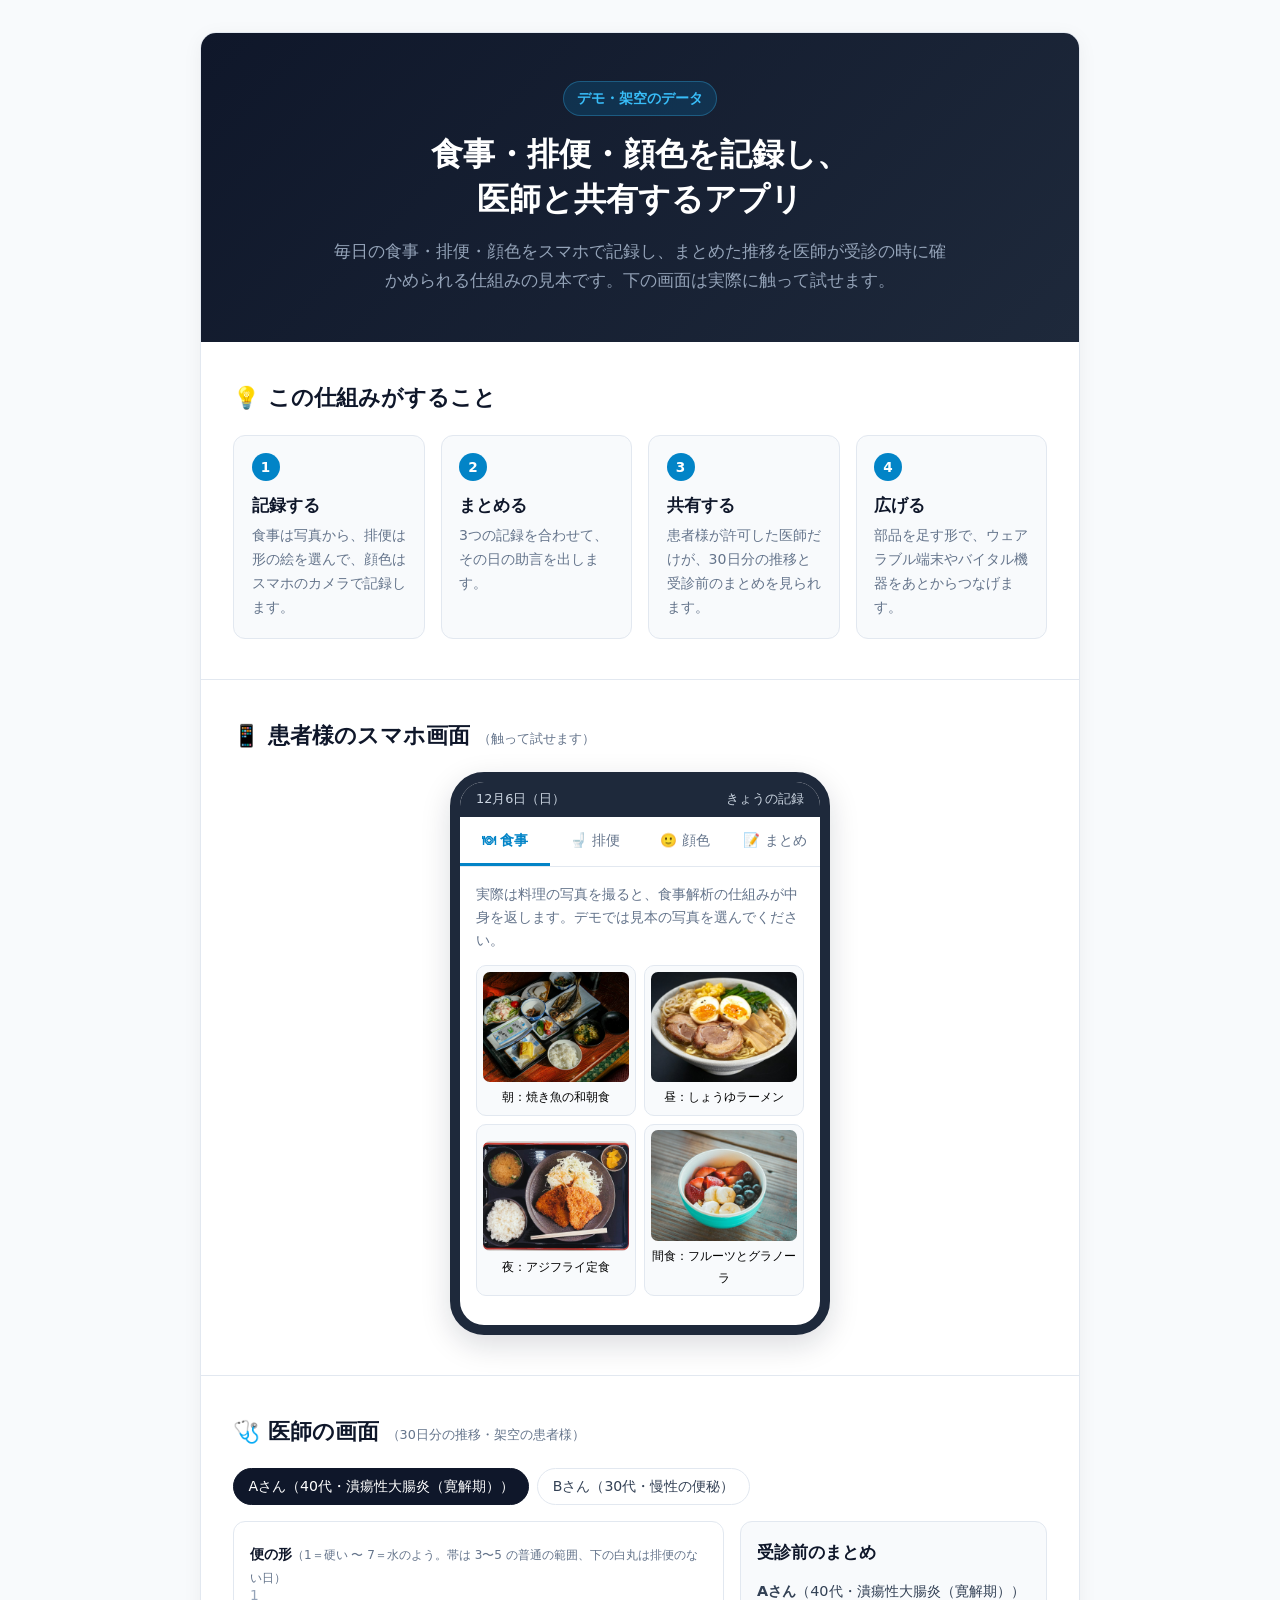
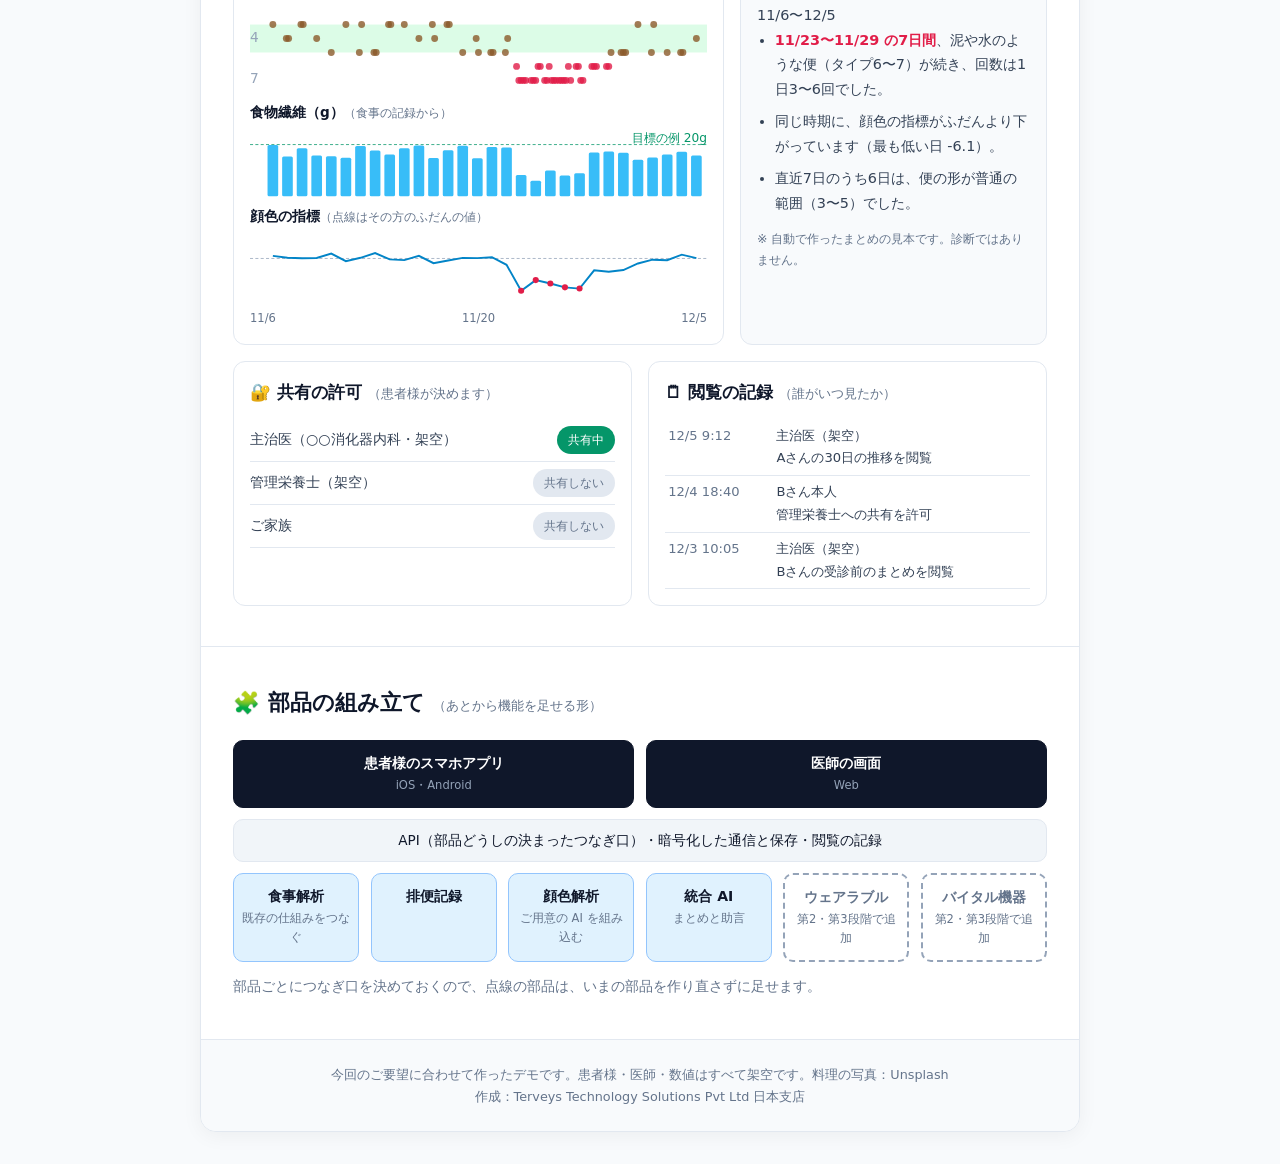
==== 統合型PHRヘルスケアアプリのデモ/index.html @ 3beb4737 "デモを日本語名の場所（統合型PHRヘルスケアアプリのデモ/）へ移し、元の URL から転送する Co-Authored-By: Claude Opus 5.5 <noreply@anthropic.c" ====
<!doctype html>
<html lang="ja">
<head>
<meta charset="utf-8">
<meta name="viewport" content="width=device-width, initial-scale=1">
<meta name="robots" content="noindex, nofollow">
<title>食事・排便・顔色の PHR アプリ（デモ）</title>
<link rel="stylesheet" href="style.css?v=20261030-5">
</head>
<body>
<!-- 発注ナビ 202610280015（統合型PHRヘルスケアアプリの初期開発）向けのデモ。2026-10-30
     見るのは主に発注ナビの担当の方＝1ページ・ログインなし・専門用語なし（202610090019 の教訓）。
     データはすべて架空。顔の写真は保存も送信もしない（その場で色を計算して捨てる） -->
<main>
  <header>
    <span class="badge">デモ・架空のデータ</span>
    <h1>食事・排便・顔色を記録し、<br>医師と共有するアプリ</h1>
    <p>毎日の食事・排便・顔色をスマホで記録し、まとめた推移を医師が受診の時に確かめられる仕組みの見本です。下の画面は実際に触って試せます。</p>
  </header>

  <section>
    <h2>💡 この仕組みがすること</h2>
    <div class="steps-grid">
      <div class="step-card"><span class="num">1</span><b>記録する</b><p>食事は写真から、排便は形の絵を選んで、顔色はスマホのカメラで記録します。</p></div>
      <div class="step-card"><span class="num">2</span><b>まとめる</b><p>3つの記録を合わせて、その日の助言を出します。</p></div>
      <div class="step-card"><span class="num">3</span><b>共有する</b><p>患者様が許可した医師だけが、30日分の推移と受診前のまとめを見られます。</p></div>
      <div class="step-card"><span class="num">4</span><b>広げる</b><p>部品を足す形で、ウェアラブル端末やバイタル機器をあとからつなげます。</p></div>
    </div>
  </section>

  <section>
    <h2>📱 患者様のスマホ画面<small>（触って試せます）</small></h2>
    <div class="phone-wrap">
      <div class="phone">
        <div class="phone-top"><span id="today-label"></span><span>きょうの記録</span></div>
        <nav class="tabs" role="tablist">
          <button class="tab on" data-tab="meal">🍽 食事</button>
          <button class="tab" data-tab="stool">🚽 排便</button>
          <button class="tab" data-tab="face">🙂 顔色</button>
          <button class="tab" data-tab="sum">📝 まとめ</button>
        </nav>

        <div class="pane on" id="pane-meal">
          <p class="hint">実際は料理の写真を撮ると、食事解析の仕組みが中身を返します。デモでは見本の写真を選んでください。</p>
          <div class="meal-picks" id="meal-picks"></div>
          <div class="result" id="meal-result" hidden></div>
          <ul class="log" id="meal-log"></ul>
        </div>

        <div class="pane" id="pane-stool">
          <p class="hint">便の形に近い絵を選んでください（ブリストル便形状スケール）。</p>
          <div class="bristol" id="bristol"></div>
          <ul class="log" id="stool-log"></ul>
        </div>

        <div class="pane" id="pane-face">
          <p class="hint">枠の中に顔を入れて撮ると、肌の色から顔色の指標をその場で計算します。<b>写真は保存も送信もしません。</b></p>
          <div class="cam">
            <video id="cam-video" playsinline muted></video>
            <canvas id="cam-canvas" hidden></canvas>
            <div class="cam-oval"></div>
            <div class="cam-off" id="cam-off">カメラは止まっています</div>
          </div>
          <div class="btn-row">
            <button class="btn" id="cam-start">カメラを使う</button>
            <button class="btn primary" id="cam-shot" disabled>この顔色で計算</button>
            <button class="btn ghost" id="cam-sample">見本の値で試す</button>
          </div>
          <div class="result" id="face-result" hidden></div>
        </div>

        <div class="pane" id="pane-sum">
          <div id="sum-body"></div>
          <p class="note">※ 助言は見本の文です。実際は統合 AI エンジンが記録をまとめて出します。</p>
        </div>
      </div>
    </div>
  </section>

  <section>
    <h2>🩺 医師の画面<small>（30日分の推移・架空の患者様）</small></h2>
    <div class="pt-picks" id="pt-picks"></div>
    <div class="doc-grid">
      <div class="chart-box">
        <div class="chart-title">便の形<span>（1＝硬い 〜 7＝水のよう。帯は 3〜5 の普通の範囲、下の白丸は排便のない日）</span></div>
        <svg id="ch-stool" class="chart" viewBox="0 0 600 140"></svg>
        <div class="chart-title">食物繊維（g）<span>（食事の記録から）</span></div>
        <svg id="ch-fiber" class="chart" viewBox="0 0 600 100"></svg>
        <div class="chart-title">顔色の指標<span>（点線はその方のふだんの値）</span></div>
        <svg id="ch-face" class="chart" viewBox="0 0 600 100"></svg>
        <div class="axis" id="ch-axis"></div>
      </div>
      <div class="summary-box">
        <h3>受診前のまとめ</h3>
        <div id="doc-summary"></div>
      </div>
    </div>
    <div class="trust-grid">
      <div class="trust-box">
        <h3>🔐 共有の許可<small>（患者様が決めます）</small></h3>
        <ul class="consent" id="consent"></ul>
      </div>
      <div class="trust-box">
        <h3>🗒 閲覧の記録<small>（誰がいつ見たか）</small></h3>
        <table class="audit"><tbody id="audit"></tbody></table>
      </div>
    </div>
  </section>

  <section>
    <h2>🧩 部品の組み立て<small>（あとから機能を足せる形）</small></h2>
    <div class="arch">
      <div class="arch-row"><div class="arch-box app">患者様のスマホアプリ<small>iOS・Android</small></div><div class="arch-box app">医師の画面<small>Web</small></div></div>
      <div class="arch-bus">API（部品どうしの決まったつなぎ口）・暗号化した通信と保存・閲覧の記録</div>
      <div class="arch-row mods">
        <div class="arch-box">食事解析<small>既存の仕組みをつなぐ</small></div>
        <div class="arch-box">排便記録</div>
        <div class="arch-box">顔色解析<small>ご用意の AI を組み込む</small></div>
        <div class="arch-box">統合 AI<small>まとめと助言</small></div>
        <div class="arch-box future">ウェアラブル<small>第2・第3段階で追加</small></div>
        <div class="arch-box future">バイタル機器<small>第2・第3段階で追加</small></div>
      </div>
    </div>
    <p class="arch-note">部品ごとにつなぎ口を決めておくので、点線の部品は、いまの部品を作り直さずに足せます。</p>
  </section>

  <footer>
    今回のご要望に合わせて作ったデモです。患者様・医師・数値はすべて架空です。料理の写真：Unsplash<br>
    作成：Terveys Technology Solutions Pvt Ltd 日本支店
  </footer>
</main>
<script src="app.js?v=20261030-5"></script>
</body>
</html>
---- 統合型PHRヘルスケアアプリのデモ/style.css ----
/* 202610280015 PHR アプリのデモ。見た目は 202610090019 のデモ（consign-stock-demo/simple.css）にそろえた。2026-10-30 */
:root {
  --primary: #0f172a;
  --accent: #0284c7;
  --accent-light: #e0f2fe;
  --bg: #f8fafc;
  --card-bg: #ffffff;
  --text: #334155;
  --text-light: #64748b;
  --border: #e2e8f0;
  --warn: #e11d48;
  --ok: #059669;
  --stool: #8b5a2b;
  --radius: 12px;
}
* { box-sizing: border-box; margin: 0; padding: 0; }
body {
  font-family: "Hiragino Sans", "Hiragino Kaku Gothic ProN", "Yu Gothic", YuGothic, Meiryo, system-ui, sans-serif;
  background: var(--bg);
  color: var(--text);
  line-height: 1.7;
  padding: 2rem 1rem;
  -webkit-text-size-adjust: 100%;
}
main {
  max-width: 880px;
  margin: 0 auto;
  background: var(--card-bg);
  border-radius: 16px;
  box-shadow: 0 4px 20px rgba(0, 0, 0, .05);
  overflow: hidden;
  border: 1px solid var(--border);
}
button { font: inherit; cursor: pointer; }

/* 見出し */
header { background: linear-gradient(135deg, #0f172a 0%, #1e293b 100%); color: #fff; padding: 3rem 2rem; text-align: center; }
.badge {
  display: inline-block;
  background: rgba(2, 132, 199, .2);
  color: #38bdf8;
  font-size: .85rem;
  font-weight: 600;
  padding: .3rem .8rem;
  border-radius: 20px;
  margin-bottom: 1rem;
  border: 1px solid rgba(56, 189, 248, .3);
}
header h1 { font-size: 2rem; font-weight: 700; line-height: 1.4; margin-bottom: 1rem; }
header p { color: #94a3b8; font-size: 1.05rem; max-width: 620px; margin: 0 auto; }

section { padding: 2.5rem 2rem; border-bottom: 1px solid var(--border); }
h2 { font-size: 1.35rem; color: var(--primary); margin-bottom: 1.25rem; display: flex; align-items: baseline; flex-wrap: wrap; gap: .5rem; line-height: 1.5; }
h2 small, h3 small { font-size: .8rem; color: var(--text-light); font-weight: normal; }
h3 { font-size: 1.05rem; color: var(--primary); margin-bottom: .75rem; display: flex; align-items: baseline; flex-wrap: wrap; gap: .4rem; }

/* 仕組み */
.steps-grid { display: grid; grid-template-columns: repeat(4, 1fr); gap: 1rem; }
.step-card { background: var(--bg); border: 1px solid var(--border); padding: 1.1rem; border-radius: var(--radius); }
.step-card .num {
  display: inline-block; width: 28px; height: 28px; background: var(--accent); color: #fff;
  text-align: center; line-height: 28px; border-radius: 50%; font-weight: 700; font-size: .85rem; margin-bottom: .6rem;
}
.step-card b { display: block; color: var(--primary); font-size: 1.05rem; margin-bottom: .3rem; }
.step-card p { font-size: .88rem; color: var(--text-light); }

/* スマホの枠 */
.phone-wrap { display: flex; justify-content: center; }
.phone {
  width: 100%; max-width: 380px; border: 10px solid #1e293b; border-radius: 34px; background: #fff;
  overflow: hidden; box-shadow: 0 10px 30px rgba(15, 23, 42, .15);
}
.phone-top { display: flex; justify-content: space-between; background: #1e293b; color: #cbd5e1; font-size: .8rem; padding: .35rem 1rem .5rem; }
.tabs { display: grid; grid-template-columns: repeat(4, 1fr); border-bottom: 1px solid var(--border); }
.tab { background: none; border: none; padding: .7rem .2rem; font-size: .85rem; color: var(--text-light); border-bottom: 3px solid transparent; }
.tab.on { color: var(--accent); border-bottom-color: var(--accent); font-weight: 700; }
.pane { display: none; padding: 1rem; min-height: 430px; }
.pane.on { display: block; }
.hint { font-size: .85rem; color: var(--text-light); margin-bottom: .8rem; }
.note { font-size: .78rem; color: var(--text-light); margin-top: .8rem; }

/* 食事 */
.meal-picks { display: grid; grid-template-columns: 1fr 1fr; gap: .5rem; }
.meal-pick { background: var(--bg); border: 1px solid var(--border); border-radius: 10px; padding: .35rem .35rem .45rem; text-align: center; font-size: .78rem; }
.meal-pick img { display: block; width: 100%; aspect-ratio: 4 / 3; object-fit: cover; border-radius: 7px; margin-bottom: .3rem; }
.photo { position: relative; border-radius: 8px; overflow: hidden; margin-bottom: .5rem; }
.photo img { display: block; width: 100%; aspect-ratio: 4 / 3; object-fit: cover; }
.photo.scanning img { filter: brightness(.8); }
.photo .scan { position: absolute; left: 0; right: 0; top: 0; height: 3px; background: #38bdf8; box-shadow: 0 0 12px 4px rgba(56, 189, 248, .7); animation: scan .9s linear; }
@keyframes scan { from { top: 0; } to { top: 100%; } }
.photo .tag { position: absolute; transform: translate(-50%, -50%); background: rgba(15, 23, 42, .8); color: #fff; font-size: .7rem; line-height: 1.5; padding: 0 .45rem; border-radius: 999px; border: 1px solid rgba(255, 255, 255, .7); white-space: nowrap; }
.photo .tag::before { content: ""; display: inline-block; width: 6px; height: 6px; border-radius: 50%; background: #38bdf8; margin-right: .3rem; vertical-align: middle; }
.meal-pick.done { border-color: var(--accent); background: var(--accent-light); }
.result { margin-top: .9rem; background: var(--accent-light); border: 1px solid #bae6fd; border-radius: 10px; padding: .8rem; font-size: .85rem; }
.result b { color: var(--primary); }
.result .kv { display: grid; grid-template-columns: repeat(2, 1fr); gap: .2rem .6rem; margin-top: .4rem; font-size: .8rem; white-space: nowrap; }
.result .src { font-size: .75rem; color: var(--text-light); margin-top: .4rem; }
.log { list-style: none; margin-top: .8rem; font-size: .82rem; }
.log li { border-top: 1px dashed var(--border); padding: .35rem 0; display: flex; justify-content: space-between; gap: .5rem; }

/* 排便 */
.bristol { display: grid; grid-template-columns: 1fr; gap: .35rem; }
.b-pick { display: grid; grid-template-columns: 26px 70px 1fr; align-items: center; gap: .5rem; background: var(--bg); border: 1px solid var(--border); border-radius: 10px; padding: .3rem .6rem; text-align: left; font-size: .8rem; }
.b-pick .t { font-weight: 700; color: var(--primary); text-align: center; }
.b-pick svg { width: 70px; height: 26px; }
.b-pick.mid { border-left: 4px solid var(--ok); }

/* 顔色 */
.cam { position: relative; width: 100%; aspect-ratio: 3 / 4; max-height: 300px; background: #0f172a; border-radius: 12px; overflow: hidden; }
.cam video { width: 100%; height: 100%; object-fit: cover; transform: scaleX(-1); }
.cam-oval { position: absolute; left: 50%; top: 50%; width: 52%; height: 70%; transform: translate(-50%, -50%); border: 3px dashed rgba(255, 255, 255, .8); border-radius: 50%; pointer-events: none; }
.cam-off { position: absolute; inset: 0; display: flex; align-items: center; justify-content: center; color: #94a3b8; font-size: .85rem; }
.btn-row { display: flex; flex-wrap: wrap; gap: .4rem; margin-top: .7rem; }
.btn { border: 1px solid var(--border); background: #fff; color: var(--primary); border-radius: 8px; padding: .45rem .7rem; font-size: .82rem; }
.btn.primary { background: var(--accent); border-color: var(--accent); color: #fff; }
.btn.ghost { color: var(--text-light); }
.btn:disabled { opacity: .45; cursor: default; }
.swatch { display: inline-block; width: 1.1rem; height: 1.1rem; border-radius: 4px; vertical-align: -3px; border: 1px solid rgba(0, 0, 0, .15); }

/* まとめ */
.sum-row { display: flex; justify-content: space-between; border-bottom: 1px solid var(--border); padding: .45rem 0; font-size: .88rem; }
.sum-row span:last-child { font-weight: 700; color: var(--primary); text-align: right; }
.advice { margin-top: .9rem; background: #ecfdf5; border: 1px solid #a7f3d0; border-radius: 10px; padding: .8rem; font-size: .88rem; color: #065f46; }
.advice b { display: block; margin-bottom: .3rem; }
.empty { color: var(--text-light); font-size: .85rem; }

/* 医師の画面 */
.pt-picks { display: flex; flex-wrap: wrap; gap: .5rem; margin-bottom: 1rem; }
.pt-pick { border: 1px solid var(--border); background: #fff; border-radius: 20px; padding: .35rem .9rem; font-size: .88rem; color: var(--text); }
.pt-pick.on { background: var(--primary); border-color: var(--primary); color: #fff; }
.doc-grid { display: grid; grid-template-columns: 1.6fr 1fr; gap: 1rem; }
.chart-box, .summary-box, .trust-box { border: 1px solid var(--border); border-radius: var(--radius); padding: 1rem; background: #fff; }
.chart-title { font-size: .85rem; font-weight: 700; color: var(--primary); margin-top: .3rem; }
.chart-title span { font-weight: normal; color: var(--text-light); font-size: .75rem; }
.chart { width: 100%; height: auto; display: block; margin-bottom: .3rem; }
.axis { display: flex; justify-content: space-between; font-size: .72rem; color: var(--text-light); }
.summary-box { background: var(--bg); font-size: .9rem; }
.summary-box ul { padding-left: 1.1rem; }
.summary-box li { margin-bottom: .5rem; }
.flag { color: var(--warn); font-weight: 700; }
.trust-grid { display: grid; grid-template-columns: 1fr 1fr; gap: 1rem; margin-top: 1rem; }
.consent { list-style: none; font-size: .88rem; }
.consent li { display: flex; justify-content: space-between; align-items: center; gap: .5rem; border-bottom: 1px solid var(--border); padding: .45rem 0; }
.switch { border: none; border-radius: 14px; padding: .2rem .7rem; font-size: .78rem; background: #e2e8f0; color: var(--text-light); white-space: nowrap; }
.switch.on { background: var(--ok); color: #fff; }
.audit { width: 100%; border-collapse: collapse; font-size: .82rem; }
.audit td { border-bottom: 1px solid var(--border); padding: .35rem .2rem; vertical-align: top; }
.audit td:first-child { white-space: nowrap; color: var(--text-light); }

/* 部品の図 */
.arch { display: grid; gap: .7rem; }
.arch-row { display: grid; grid-template-columns: 1fr 1fr; gap: .7rem; }
.arch-row.mods { grid-template-columns: repeat(6, 1fr); }
.arch-box { border: 1px solid #93c5fd; background: var(--accent-light); color: var(--primary); border-radius: 10px; padding: .7rem .4rem; text-align: center; font-weight: 700; font-size: .88rem; }
.arch-box small { display: block; font-weight: normal; font-size: .72rem; color: var(--text-light); }
.arch-box.app { background: var(--primary); border-color: var(--primary); color: #fff; }
.arch-box.app small { color: #94a3b8; }
.arch-box.future { background: #fff; border: 2px dashed #94a3b8; color: var(--text-light); }
.arch-bus { background: #f1f5f9; border: 1px solid var(--border); border-radius: 10px; text-align: center; padding: .55rem; font-size: .85rem; color: var(--primary); }
.arch-note { margin-top: .8rem; font-size: .88rem; color: var(--text-light); }

footer { padding: 1.5rem 2rem; font-size: .8rem; color: var(--text-light); text-align: center; background: var(--bg); }

/* スマホの幅 */
@media (max-width: 720px) {
  body { padding: 0; }
  main { border-radius: 0; border: none; }
  header { padding: 2rem 1rem; }
  header h1 { font-size: 1.5rem; }
  section { padding: 1.75rem 1rem; }
  .steps-grid { grid-template-columns: 1fr 1fr; }
  .doc-grid, .trust-grid { grid-template-columns: 1fr; }
  .arch-row.mods { grid-template-columns: repeat(2, 1fr); }
  .phone { border-width: 6px; border-radius: 24px; }
}
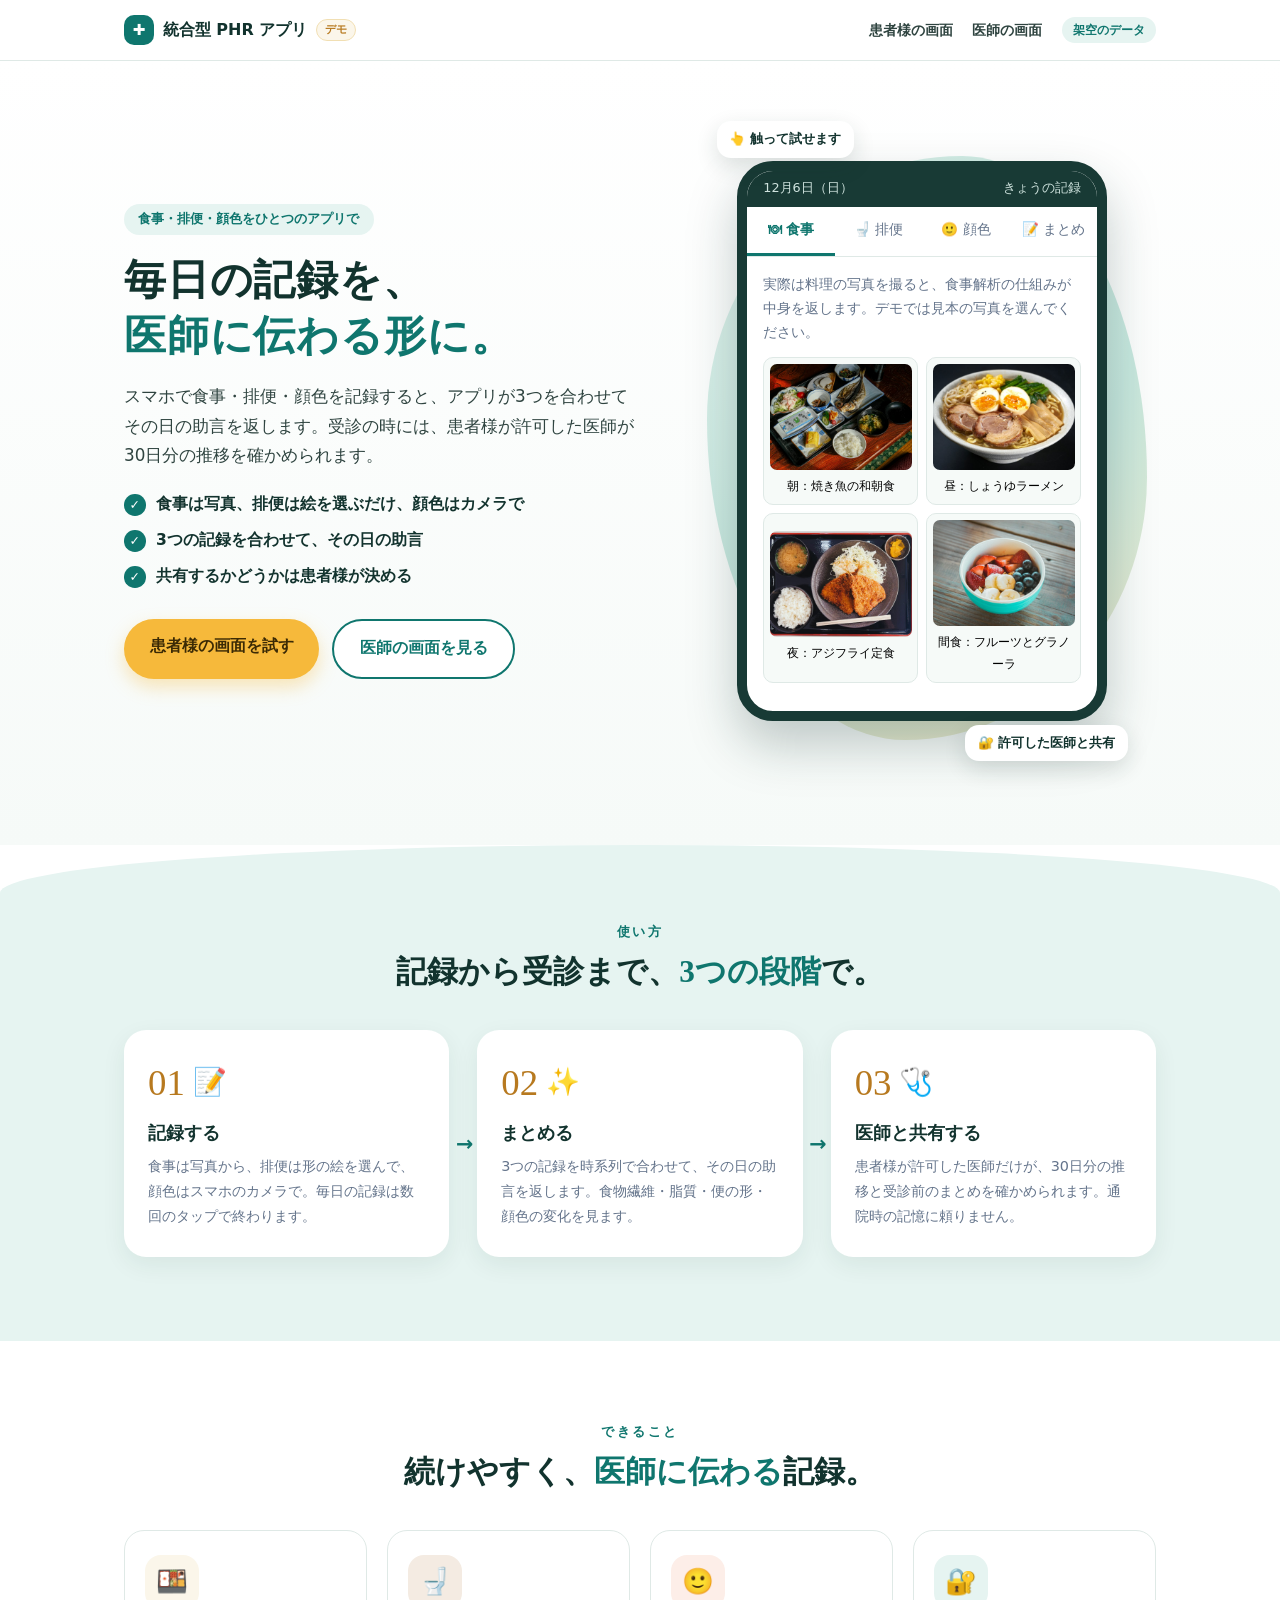
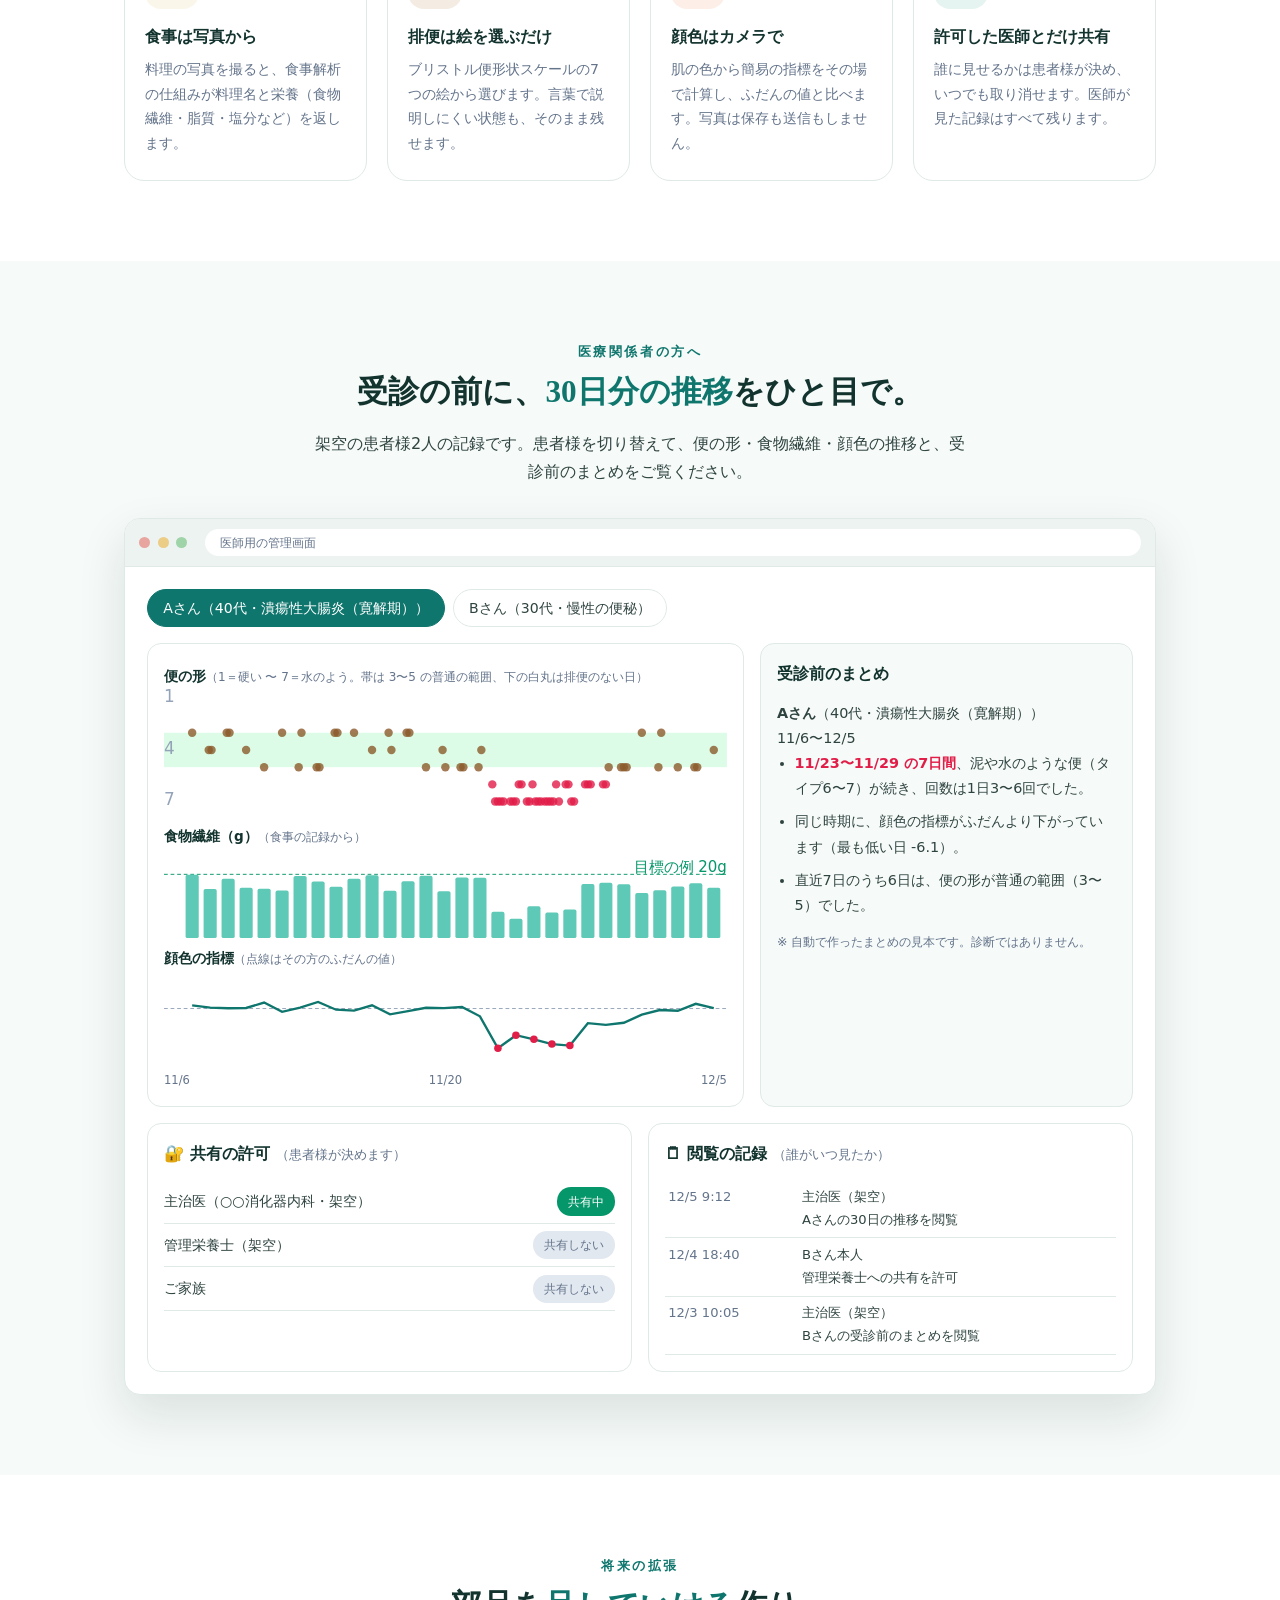
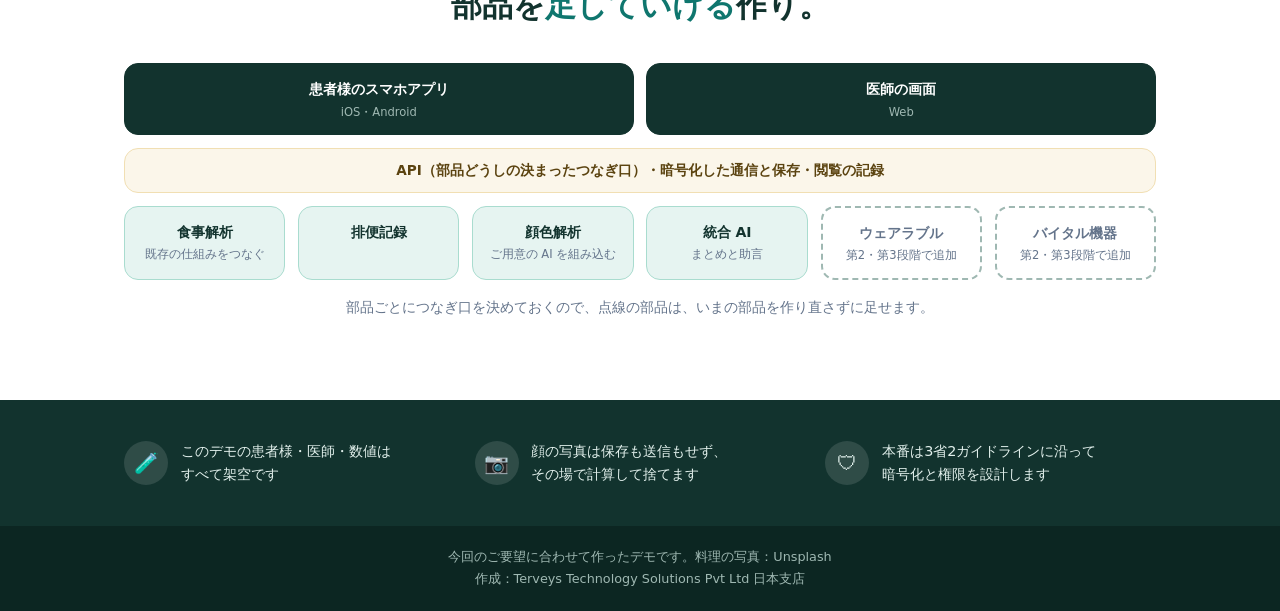
==== commit 4368bd8d: "デモの見た目を作り直す（最初の画面・使い方の3段階・機能のカード・医師の画面の枠・安心の印） Co-Authored-By: Claude Opus 5.5 <noreply@anthropic.co" ====
--- a/統合型PHRヘルスケアアプリのデモ/index.html
+++ b/統合型PHRヘルスケアアプリのデモ/index.html
@@ -4,33 +4,45 @@
 <meta charset="utf-8">
 <meta name="viewport" content="width=device-width, initial-scale=1">
 <meta name="robots" content="noindex, nofollow">
-<title>食事・排便・顔色の PHR アプリ（デモ）</title>
-<link rel="stylesheet" href="style.css?v=20261030-5">
+<title>統合型PHRヘルスケアアプリのデモ</title>
+<link rel="stylesheet" href="style.css?v=20261030-6">
 </head>
 <body>
 <!-- 発注ナビ 202610280015（統合型PHRヘルスケアアプリの初期開発）向けのデモ。2026-10-30
      見るのは主に発注ナビの担当の方＝1ページ・ログインなし・専門用語なし（202610090019 の教訓）。
-     データはすべて架空。顔の写真は保存も送信もしない（その場で色を計算して捨てる） -->
-<main>
-  <header>
-    <span class="badge">デモ・架空のデータ</span>
-    <h1>食事・排便・顔色を記録し、<br>医師と共有するアプリ</h1>
-    <p>毎日の食事・排便・顔色をスマホで記録し、まとめた推移を医師が受診の時に確かめられる仕組みの見本です。下の画面は実際に触って試せます。</p>
-  </header>
+     データはすべて架空。顔の写真は保存も送信もしない（その場で色を計算して捨てる）。
+     見せ方は Cara Care・ウェルビーのページの組み立てを参考にした（ロゴ・文章・画像・色は写していない） -->
+<div class="topbar">
+  <div class="wrap">
+    <span class="brand"><span class="mark">✚</span>統合型 PHR アプリ<small>デモ</small></span>
+    <nav class="topnav">
+      <a href="#app">患者様の画面</a>
+      <a href="#doctor">医師の画面</a>
+      <span class="demo-pill">架空のデータ</span>
+    </nav>
+  </div>
+</div>
 
-  <section>
-    <h2>💡 この仕組みがすること</h2>
-    <div class="steps-grid">
-      <div class="step-card"><span class="num">1</span><b>記録する</b><p>食事は写真から、排便は形の絵を選んで、顔色はスマホのカメラで記録します。</p></div>
-      <div class="step-card"><span class="num">2</span><b>まとめる</b><p>3つの記録を合わせて、その日の助言を出します。</p></div>
-      <div class="step-card"><span class="num">3</span><b>共有する</b><p>患者様が許可した医師だけが、30日分の推移と受診前のまとめを見られます。</p></div>
-      <div class="step-card"><span class="num">4</span><b>広げる</b><p>部品を足す形で、ウェアラブル端末やバイタル機器をあとからつなげます。</p></div>
+<section class="hero">
+  <div class="wrap">
+    <div class="hero-text">
+      <span class="eyebrow">食事・排便・顔色をひとつのアプリで</span>
+      <h1>毎日の記録を、<em>医師に伝わる形に。</em></h1>
+      <p class="lead">スマホで食事・排便・顔色を記録すると、アプリが3つを合わせてその日の助言を返します。受診の時には、患者様が許可した医師が30日分の推移を確かめられます。</p>
+      <ul class="checks">
+        <li>食事は写真、排便は絵を選ぶだけ、顔色はカメラで</li>
+        <li>3つの記録を合わせて、その日の助言</li>
+        <li>共有するかどうかは患者様が決める</li>
+      </ul>
+      <div class="cta">
+        <a class="btn-cta warm" href="#app">患者様の画面を試す</a>
+        <a class="btn-cta line" href="#doctor">医師の画面を見る</a>
+      </div>
     </div>
-  </section>
 
-  <section>
-    <h2>📱 患者様のスマホ画面<small>（触って試せます）</small></h2>
-    <div class="phone-wrap">
+    <div class="hero-visual" id="app">
+      <span class="float-chip chip-a">👆 触って試せます</span>
+      <span class="float-chip chip-b">🔐 許可した医師と共有</span>
       <div class="phone">
         <div class="phone-top"><span id="today-label"></span><span>きょうの記録</span></div>
         <nav class="tabs" role="tablist">
@@ -75,40 +87,77 @@
         </div>
       </div>
     </div>
-  </section>
+  </div>
+</section>
 
-  <section>
-    <h2>🩺 医師の画面<small>（30日分の推移・架空の患者様）</small></h2>
-    <div class="pt-picks" id="pt-picks"></div>
-    <div class="doc-grid">
-      <div class="chart-box">
-        <div class="chart-title">便の形<span>（1＝硬い 〜 7＝水のよう。帯は 3〜5 の普通の範囲、下の白丸は排便のない日）</span></div>
-        <svg id="ch-stool" class="chart" viewBox="0 0 600 140"></svg>
-        <div class="chart-title">食物繊維（g）<span>（食事の記録から）</span></div>
-        <svg id="ch-fiber" class="chart" viewBox="0 0 600 100"></svg>
-        <div class="chart-title">顔色の指標<span>（点線はその方のふだんの値）</span></div>
-        <svg id="ch-face" class="chart" viewBox="0 0 600 100"></svg>
-        <div class="axis" id="ch-axis"></div>
-      </div>
-      <div class="summary-box">
-        <h3>受診前のまとめ</h3>
-        <div id="doc-summary"></div>
+<section class="band">
+  <div class="wrap">
+    <span class="sec-label">使い方</span>
+    <h2 class="sec-title">記録から受診まで、<em>3つの段階</em>で。</h2>
+    <div class="steps">
+      <div class="step"><span class="n">01</span><span class="ic">📝</span><b>記録する</b><p>食事は写真から、排便は形の絵を選んで、顔色はスマホのカメラで。毎日の記録は数回のタップで終わります。</p></div>
+      <div class="step"><span class="n">02</span><span class="ic">✨</span><b>まとめる</b><p>3つの記録を時系列で合わせて、その日の助言を返します。食物繊維・脂質・便の形・顔色の変化を見ます。</p></div>
+      <div class="step"><span class="n">03</span><span class="ic">🩺</span><b>医師と共有する</b><p>患者様が許可した医師だけが、30日分の推移と受診前のまとめを確かめられます。通院時の記憶に頼りません。</p></div>
+    </div>
+  </div>
+</section>
+
+<section class="features">
+  <div class="wrap">
+    <span class="sec-label">できること</span>
+    <h2 class="sec-title">続けやすく、<em>医師に伝わる</em>記録。</h2>
+    <div class="feat-grid">
+      <div class="feat"><span class="ic">🍱</span><b>食事は写真から</b><p>料理の写真を撮ると、食事解析の仕組みが料理名と栄養（食物繊維・脂質・塩分など）を返します。</p></div>
+      <div class="feat"><span class="ic">🚽</span><b>排便は絵を選ぶだけ</b><p>ブリストル便形状スケールの7つの絵から選びます。言葉で説明しにくい状態も、そのまま残せます。</p></div>
+      <div class="feat"><span class="ic">🙂</span><b>顔色はカメラで</b><p>肌の色から簡易の指標をその場で計算し、ふだんの値と比べます。写真は保存も送信もしません。</p></div>
+      <div class="feat"><span class="ic">🔐</span><b>許可した医師とだけ共有</b><p>誰に見せるかは患者様が決め、いつでも取り消せます。医師が見た記録はすべて残ります。</p></div>
+    </div>
+  </div>
+</section>
+
+<section class="doctor" id="doctor">
+  <div class="wrap">
+    <span class="sec-label">医療関係者の方へ</span>
+    <h2 class="sec-title">受診の前に、<em>30日分の推移</em>をひと目で。</h2>
+    <p class="sec-lead">架空の患者様2人の記録です。患者様を切り替えて、便の形・食物繊維・顔色の推移と、受診前のまとめをご覧ください。</p>
+    <div class="browser">
+      <div class="browser-bar"><span class="dot"></span><span class="dot"></span><span class="dot"></span><span class="addr">医師用の管理画面</span></div>
+      <div class="browser-body">
+        <div class="pt-picks" id="pt-picks"></div>
+        <div class="doc-grid">
+          <div class="chart-box">
+            <div class="chart-title">便の形<span>（1＝硬い 〜 7＝水のよう。帯は 3〜5 の普通の範囲、下の白丸は排便のない日）</span></div>
+            <svg id="ch-stool" class="chart" viewBox="0 0 600 140"></svg>
+            <div class="chart-title">食物繊維（g）<span>（食事の記録から）</span></div>
+            <svg id="ch-fiber" class="chart" viewBox="0 0 600 100"></svg>
+            <div class="chart-title">顔色の指標<span>（点線はその方のふだんの値）</span></div>
+            <svg id="ch-face" class="chart" viewBox="0 0 600 100"></svg>
+            <div class="axis" id="ch-axis"></div>
+          </div>
+          <div class="summary-box">
+            <h3>受診前のまとめ</h3>
+            <div id="doc-summary"></div>
+          </div>
+        </div>
+        <div class="trust-grid">
+          <div class="trust-box">
+            <h3>🔐 共有の許可<small>（患者様が決めます）</small></h3>
+            <ul class="consent" id="consent"></ul>
+          </div>
+          <div class="trust-box">
+            <h3>🗒 閲覧の記録<small>（誰がいつ見たか）</small></h3>
+            <table class="audit"><tbody id="audit"></tbody></table>
+          </div>
+        </div>
       </div>
     </div>
-    <div class="trust-grid">
-      <div class="trust-box">
-        <h3>🔐 共有の許可<small>（患者様が決めます）</small></h3>
-        <ul class="consent" id="consent"></ul>
-      </div>
-      <div class="trust-box">
-        <h3>🗒 閲覧の記録<small>（誰がいつ見たか）</small></h3>
-        <table class="audit"><tbody id="audit"></tbody></table>
-      </div>
-    </div>
-  </section>
+  </div>
+</section>
 
-  <section>
-    <h2>🧩 部品の組み立て<small>（あとから機能を足せる形）</small></h2>
+<section class="arch-sec">
+  <div class="wrap">
+    <span class="sec-label">将来の拡張</span>
+    <h2 class="sec-title">部品を<em>足していける</em>作り。</h2>
     <div class="arch">
       <div class="arch-row"><div class="arch-box app">患者様のスマホアプリ<small>iOS・Android</small></div><div class="arch-box app">医師の画面<small>Web</small></div></div>
       <div class="arch-bus">API（部品どうしの決まったつなぎ口）・暗号化した通信と保存・閲覧の記録</div>
@@ -122,13 +171,21 @@
       </div>
     </div>
     <p class="arch-note">部品ごとにつなぎ口を決めておくので、点線の部品は、いまの部品を作り直さずに足せます。</p>
-  </section>
+  </div>
+</section>
 
-  <footer>
-    今回のご要望に合わせて作ったデモです。患者様・医師・数値はすべて架空です。料理の写真：Unsplash<br>
-    作成：Terveys Technology Solutions Pvt Ltd 日本支店
-  </footer>
-</main>
-<script src="app.js?v=20261030-5"></script>
+<section class="trust">
+  <div class="wrap trust-items">
+    <div class="trust-item"><span class="ic">🧪</span><span>このデモの患者様・医師・数値は<br>すべて架空です</span></div>
+    <div class="trust-item"><span class="ic">📷</span><span>顔の写真は保存も送信もせず、<br>その場で計算して捨てます</span></div>
+    <div class="trust-item"><span class="ic">🛡</span><span>本番は3省2ガイドラインに沿って<br>暗号化と権限を設計します</span></div>
+  </div>
+</section>
+
+<footer>
+  今回のご要望に合わせて作ったデモです。料理の写真：Unsplash<br>
+  作成：Terveys Technology Solutions Pvt Ltd 日本支店
+</footer>
+<script src="app.js?v=20261030-6"></script>
 </body>
 </html>
--- a/統合型PHRヘルスケアアプリのデモ/style.css
+++ b/統合型PHRヘルスケアアプリのデモ/style.css
@@ -1,80 +1,126 @@
-/* 202610280015 PHR アプリのデモ。見た目は 202610090019 のデモ（consign-stock-demo/simple.css）にそろえた。2026-10-30 */
+/* 202610280015 PHR アプリのデモ。2026-10-30 作り直し：ページの組み立ては Cara Care・ウェルビーのページを参考に
+   （最初の画面に見出し・チェック・ボタン2つ・アプリの画面／使い方の3段階の帯／機能のカード／医師の画面を枠に入れる）。
+   ロゴ・文章・画像・色は写していない */
 :root {
-  --primary: #0f172a;
-  --accent: #0284c7;
-  --accent-light: #e0f2fe;
-  --bg: #f8fafc;
+  --primary: #12332e;
+  --accent: #0f766e;
+  --accent-2: #14b8a6;
+  --accent-light: #e6f4f1;
+  --warm: #f6b93b;
+  --warm-dark: #b7791f;
+  --sand: #fbf6ea;
+  --bg: #f6faf8;
   --card-bg: #ffffff;
-  --text: #334155;
+  --text: #2f4440;
   --text-light: #64748b;
-  --border: #e2e8f0;
+  --border: #dfe9e6;
   --warn: #e11d48;
   --ok: #059669;
-  --stool: #8b5a2b;
-  --radius: 12px;
+  --radius: 14px;
+  --serif: "Hiragino Mincho ProN", "Yu Mincho", YuMincho, "Noto Serif JP", serif;
 }
 * { box-sizing: border-box; margin: 0; padding: 0; }
+html { scroll-behavior: smooth; }
 body {
   font-family: "Hiragino Sans", "Hiragino Kaku Gothic ProN", "Yu Gothic", YuGothic, Meiryo, system-ui, sans-serif;
-  background: var(--bg);
+  background: #fff;
   color: var(--text);
-  line-height: 1.7;
-  padding: 2rem 1rem;
+  line-height: 1.75;
   -webkit-text-size-adjust: 100%;
-}
-main {
-  max-width: 880px;
-  margin: 0 auto;
-  background: var(--card-bg);
-  border-radius: 16px;
-  box-shadow: 0 4px 20px rgba(0, 0, 0, .05);
-  overflow: hidden;
-  border: 1px solid var(--border);
+  overflow-x: hidden;
 }
 button { font: inherit; cursor: pointer; }
-
-/* 見出し */
-header { background: linear-gradient(135deg, #0f172a 0%, #1e293b 100%); color: #fff; padding: 3rem 2rem; text-align: center; }
-.badge {
-  display: inline-block;
-  background: rgba(2, 132, 199, .2);
-  color: #38bdf8;
-  font-size: .85rem;
-  font-weight: 600;
-  padding: .3rem .8rem;
-  border-radius: 20px;
-  margin-bottom: 1rem;
-  border: 1px solid rgba(56, 189, 248, .3);
-}
-header h1 { font-size: 2rem; font-weight: 700; line-height: 1.4; margin-bottom: 1rem; }
-header p { color: #94a3b8; font-size: 1.05rem; max-width: 620px; margin: 0 auto; }
-
-section { padding: 2.5rem 2rem; border-bottom: 1px solid var(--border); }
-h2 { font-size: 1.35rem; color: var(--primary); margin-bottom: 1.25rem; display: flex; align-items: baseline; flex-wrap: wrap; gap: .5rem; line-height: 1.5; }
-h2 small, h3 small { font-size: .8rem; color: var(--text-light); font-weight: normal; }
-h3 { font-size: 1.05rem; color: var(--primary); margin-bottom: .75rem; display: flex; align-items: baseline; flex-wrap: wrap; gap: .4rem; }
-
-/* 仕組み */
-.steps-grid { display: grid; grid-template-columns: repeat(4, 1fr); gap: 1rem; }
-.step-card { background: var(--bg); border: 1px solid var(--border); padding: 1.1rem; border-radius: var(--radius); }
-.step-card .num {
-  display: inline-block; width: 28px; height: 28px; background: var(--accent); color: #fff;
-  text-align: center; line-height: 28px; border-radius: 50%; font-weight: 700; font-size: .85rem; margin-bottom: .6rem;
-}
-.step-card b { display: block; color: var(--primary); font-size: 1.05rem; margin-bottom: .3rem; }
-.step-card p { font-size: .88rem; color: var(--text-light); }
+.wrap { max-width: 1080px; margin: 0 auto; padding: 0 24px; }
+section { scroll-margin-top: 64px; }
+#app { scroll-margin-top: 76px; }
+
+/* 上の帯 */
+.topbar { position: sticky; top: 0; z-index: 20; background: rgba(255, 255, 255, .92); backdrop-filter: blur(8px); -webkit-backdrop-filter: blur(8px); border-bottom: 1px solid var(--border); }
+.topbar .wrap { display: flex; align-items: center; justify-content: space-between; height: 60px; gap: 1rem; }
+.brand { display: flex; align-items: center; gap: .55rem; font-weight: 700; color: var(--primary); white-space: nowrap; }
+.brand .mark { width: 30px; height: 30px; border-radius: 10px; background: var(--accent); color: #fff; display: grid; place-items: center; font-size: .95rem; }
+.brand small { font-size: .7rem; font-weight: 700; color: var(--warm-dark); background: var(--sand); border: 1px solid #f1dfb3; border-radius: 999px; padding: 0 .5rem; }
+.topnav { display: flex; align-items: center; gap: 1.2rem; }
+.topnav a { font-size: .88rem; color: var(--text); text-decoration: none; font-weight: 600; }
+.topnav a:hover { color: var(--accent); }
+.demo-pill { font-size: .75rem; color: var(--accent); background: var(--accent-light); border-radius: 999px; padding: .15rem .7rem; font-weight: 700; }
+
+/* 最初の画面 */
+.hero { padding: 56px 0 80px; background: linear-gradient(180deg, #fff 0%, var(--bg) 100%); overflow: hidden; }
+.hero .wrap { display: grid; grid-template-columns: 1.05fr .95fr; gap: 48px; align-items: center; }
+.eyebrow { display: inline-block; font-size: .82rem; font-weight: 700; color: var(--accent); background: var(--accent-light); padding: .25rem .9rem; border-radius: 999px; margin-bottom: 1.1rem; }
+.hero h1 { font-family: var(--serif); font-size: 2.6rem; line-height: 1.35; color: var(--primary); font-weight: 700; margin-bottom: 1.1rem; letter-spacing: .02em; }
+.hero h1 em { display: block; font-style: normal; color: var(--accent); }
+.lead { font-size: 1.05rem; margin-bottom: 1.3rem; }
+.checks { list-style: none; margin-bottom: 1.8rem; }
+.checks li { position: relative; padding-left: 2rem; margin-bottom: .55rem; font-weight: 700; color: var(--primary); font-size: .97rem; }
+.checks li::before { content: "✓"; position: absolute; left: 0; top: .2rem; width: 1.35rem; height: 1.35rem; border-radius: 50%; background: var(--accent); color: #fff; font-size: .78rem; display: grid; place-items: center; line-height: 1; }
+.cta { display: flex; flex-wrap: wrap; gap: .8rem; }
+.btn-cta { display: inline-block; padding: .9rem 1.6rem; border-radius: 999px; font-weight: 700; text-decoration: none; font-size: .97rem; transition: transform .15s; }
+.btn-cta:hover { transform: translateY(-2px); }
+.btn-cta.warm { background: var(--warm); color: #3b2a05; box-shadow: 0 8px 18px rgba(246, 185, 59, .35); }
+.btn-cta.line { border: 2px solid var(--accent); color: var(--accent); background: #fff; }
+.hero-visual { position: relative; display: flex; justify-content: center; padding: 44px 0; }
+.hero-visual::before {
+  content: ""; position: absolute; left: 4%; right: 2%; top: 6%; bottom: 4%; z-index: 0;
+  background: radial-gradient(circle at 30% 25%, #e3f4ef 0%, #c7e8df 55%, #f7e9c4 100%);
+  border-radius: 58% 42% 55% 45% / 45% 55% 45% 55%;
+}
+.hero-visual .phone { position: relative; z-index: 1; }
+.float-chip { position: absolute; z-index: 2; background: #fff; border-radius: 14px; box-shadow: 0 8px 22px rgba(18, 51, 46, .14); padding: .45rem .8rem; font-size: .8rem; font-weight: 700; color: var(--primary); white-space: nowrap; }
+.chip-a { left: 6%; top: 4px; }
+.chip-b { right: 6%; bottom: 4px; }
+
+/* 見出しの共通 */
+.sec-label { display: block; text-align: center; font-size: .8rem; letter-spacing: .2em; color: var(--accent); font-weight: 700; margin-bottom: .35rem; }
+.sec-title { font-family: var(--serif); text-align: center; font-size: 1.95rem; color: var(--primary); margin-bottom: 2.2rem; line-height: 1.45; font-weight: 700; }
+.sec-title em { font-style: normal; color: var(--accent); }
+.sec-lead { text-align: center; max-width: 660px; margin: -1.2rem auto 2rem; }
+h3 { font-size: 1.02rem; color: var(--primary); margin-bottom: .75rem; display: flex; align-items: baseline; flex-wrap: wrap; gap: .4rem; }
+h3 small { font-size: .8rem; color: var(--text-light); font-weight: normal; }
+
+/* 使い方の帯 */
+.band { background: var(--accent-light); padding: 76px 0 84px; border-top-left-radius: 50% 48px; border-top-right-radius: 50% 48px; }
+.steps { display: grid; grid-template-columns: repeat(3, 1fr); gap: 28px; }
+.step { position: relative; background: #fff; border-radius: 22px; padding: 28px 24px; box-shadow: 0 8px 24px rgba(18, 51, 46, .07); }
+.step .n { font-family: var(--serif); font-size: 2.3rem; color: var(--warm-dark); line-height: 1; margin-right: .5rem; }
+.step .ic { font-size: 1.7rem; vertical-align: 4px; }
+.step b { display: block; font-size: 1.12rem; color: var(--primary); margin: .7rem 0 .35rem; }
+.step p { font-size: .9rem; color: var(--text-light); }
+.step:not(:last-child)::after { content: "→"; position: absolute; right: -24px; top: 50%; transform: translateY(-50%); color: var(--accent); font-size: 1.3rem; font-weight: 700; }
+
+/* できること */
+.features { padding: 80px 0; }
+.feat-grid { display: grid; grid-template-columns: repeat(4, 1fr); gap: 20px; }
+.feat { border: 1px solid var(--border); border-radius: 20px; padding: 24px 20px; background: #fff; transition: box-shadow .2s, transform .2s; }
+.feat:hover { box-shadow: 0 10px 26px rgba(18, 51, 46, .08); transform: translateY(-3px); }
+.feat .ic { width: 54px; height: 54px; border-radius: 16px; display: grid; place-items: center; font-size: 1.6rem; background: var(--sand); margin-bottom: .9rem; }
+.feat:nth-child(2) .ic { background: #f4ebe2; }
+.feat:nth-child(3) .ic { background: #fdeee8; }
+.feat:nth-child(4) .ic { background: var(--accent-light); }
+.feat b { display: block; color: var(--primary); font-size: 1.02rem; margin-bottom: .35rem; }
+.feat p { font-size: .88rem; color: var(--text-light); }
+
+/* 医師の画面（ブラウザの枠） */
+.doctor { background: var(--bg); padding: 80px 0; }
+.browser { background: #fff; border-radius: 16px; overflow: hidden; border: 1px solid var(--border); box-shadow: 0 20px 48px rgba(18, 51, 46, .12); }
+.browser-bar { display: flex; align-items: center; gap: .45rem; background: #edf3f1; padding: .65rem .9rem; border-bottom: 1px solid var(--border); }
+.dot { width: 11px; height: 11px; border-radius: 50%; background: #e8a5a0; }
+.dot:nth-child(2) { background: #eccd85; }
+.dot:nth-child(3) { background: #9fd3a8; }
+.addr { margin-left: .7rem; flex: 1; background: #fff; border-radius: 999px; padding: .15rem .9rem; font-size: .78rem; color: var(--text-light); }
+.browser-body { padding: 22px; }
 
 /* スマホの枠 */
-.phone-wrap { display: flex; justify-content: center; }
 .phone {
-  width: 100%; max-width: 380px; border: 10px solid #1e293b; border-radius: 34px; background: #fff;
-  overflow: hidden; box-shadow: 0 10px 30px rgba(15, 23, 42, .15);
-}
-.phone-top { display: flex; justify-content: space-between; background: #1e293b; color: #cbd5e1; font-size: .8rem; padding: .35rem 1rem .5rem; }
+  width: 100%; max-width: 370px; border: 10px solid #183a35; border-radius: 36px; background: #fff;
+  overflow: hidden; box-shadow: 0 24px 50px rgba(18, 51, 46, .25);
+}
+.phone-top { display: flex; justify-content: space-between; background: #183a35; color: #cfe3de; font-size: .8rem; padding: .35rem 1rem .5rem; }
 .tabs { display: grid; grid-template-columns: repeat(4, 1fr); border-bottom: 1px solid var(--border); }
 .tab { background: none; border: none; padding: .7rem .2rem; font-size: .85rem; color: var(--text-light); border-bottom: 3px solid transparent; }
 .tab.on { color: var(--accent); border-bottom-color: var(--accent); font-weight: 700; }
-.pane { display: none; padding: 1rem; min-height: 430px; }
+.pane { display: none; padding: 1rem; min-height: 430px; max-height: 560px; overflow-y: auto; }
 .pane.on { display: block; }
 .hint { font-size: .85rem; color: var(--text-light); margin-bottom: .8rem; }
 .note { font-size: .78rem; color: var(--text-light); margin-top: .8rem; }
@@ -83,15 +129,15 @@
 .meal-picks { display: grid; grid-template-columns: 1fr 1fr; gap: .5rem; }
 .meal-pick { background: var(--bg); border: 1px solid var(--border); border-radius: 10px; padding: .35rem .35rem .45rem; text-align: center; font-size: .78rem; }
 .meal-pick img { display: block; width: 100%; aspect-ratio: 4 / 3; object-fit: cover; border-radius: 7px; margin-bottom: .3rem; }
+.meal-pick.done { border-color: var(--accent); background: var(--accent-light); }
 .photo { position: relative; border-radius: 8px; overflow: hidden; margin-bottom: .5rem; }
 .photo img { display: block; width: 100%; aspect-ratio: 4 / 3; object-fit: cover; }
 .photo.scanning img { filter: brightness(.8); }
-.photo .scan { position: absolute; left: 0; right: 0; top: 0; height: 3px; background: #38bdf8; box-shadow: 0 0 12px 4px rgba(56, 189, 248, .7); animation: scan .9s linear; }
+.photo .scan { position: absolute; left: 0; right: 0; top: 0; height: 3px; background: var(--accent-2); box-shadow: 0 0 12px 4px rgba(20, 184, 166, .7); animation: scan .9s linear; }
 @keyframes scan { from { top: 0; } to { top: 100%; } }
-.photo .tag { position: absolute; transform: translate(-50%, -50%); background: rgba(15, 23, 42, .8); color: #fff; font-size: .7rem; line-height: 1.5; padding: 0 .45rem; border-radius: 999px; border: 1px solid rgba(255, 255, 255, .7); white-space: nowrap; }
-.photo .tag::before { content: ""; display: inline-block; width: 6px; height: 6px; border-radius: 50%; background: #38bdf8; margin-right: .3rem; vertical-align: middle; }
-.meal-pick.done { border-color: var(--accent); background: var(--accent-light); }
-.result { margin-top: .9rem; background: var(--accent-light); border: 1px solid #bae6fd; border-radius: 10px; padding: .8rem; font-size: .85rem; }
+.photo .tag { position: absolute; transform: translate(-50%, -50%); background: rgba(18, 51, 46, .82); color: #fff; font-size: .7rem; line-height: 1.5; padding: 0 .45rem; border-radius: 999px; border: 1px solid rgba(255, 255, 255, .7); white-space: nowrap; }
+.photo .tag::before { content: ""; display: inline-block; width: 6px; height: 6px; border-radius: 50%; background: var(--warm); margin-right: .3rem; vertical-align: middle; }
+.result { margin-top: .9rem; background: var(--accent-light); border: 1px solid #b9e3da; border-radius: 10px; padding: .8rem; font-size: .85rem; }
 .result b { color: var(--primary); }
 .result .kv { display: grid; grid-template-columns: repeat(2, 1fr); gap: .2rem .6rem; margin-top: .4rem; font-size: .8rem; white-space: nowrap; }
 .result .src { font-size: .75rem; color: var(--text-light); margin-top: .4rem; }
@@ -106,12 +152,12 @@
 .b-pick.mid { border-left: 4px solid var(--ok); }
 
 /* 顔色 */
-.cam { position: relative; width: 100%; aspect-ratio: 3 / 4; max-height: 300px; background: #0f172a; border-radius: 12px; overflow: hidden; }
+.cam { position: relative; width: 100%; aspect-ratio: 3 / 4; max-height: 300px; background: #12332e; border-radius: 12px; overflow: hidden; }
 .cam video { width: 100%; height: 100%; object-fit: cover; transform: scaleX(-1); }
 .cam-oval { position: absolute; left: 50%; top: 50%; width: 52%; height: 70%; transform: translate(-50%, -50%); border: 3px dashed rgba(255, 255, 255, .8); border-radius: 50%; pointer-events: none; }
-.cam-off { position: absolute; inset: 0; display: flex; align-items: center; justify-content: center; color: #94a3b8; font-size: .85rem; }
+.cam-off { position: absolute; inset: 0; display: flex; align-items: center; justify-content: center; color: #9fb8b2; font-size: .85rem; }
 .btn-row { display: flex; flex-wrap: wrap; gap: .4rem; margin-top: .7rem; }
-.btn { border: 1px solid var(--border); background: #fff; color: var(--primary); border-radius: 8px; padding: .45rem .7rem; font-size: .82rem; }
+.btn { border: 1px solid var(--border); background: #fff; color: var(--primary); border-radius: 999px; padding: .45rem .8rem; font-size: .82rem; }
 .btn.primary { background: var(--accent); border-color: var(--accent); color: #fff; }
 .btn.ghost { color: var(--text-light); }
 .btn:disabled { opacity: .45; cursor: default; }
@@ -120,14 +166,14 @@
 /* まとめ */
 .sum-row { display: flex; justify-content: space-between; border-bottom: 1px solid var(--border); padding: .45rem 0; font-size: .88rem; }
 .sum-row span:last-child { font-weight: 700; color: var(--primary); text-align: right; }
-.advice { margin-top: .9rem; background: #ecfdf5; border: 1px solid #a7f3d0; border-radius: 10px; padding: .8rem; font-size: .88rem; color: #065f46; }
+.advice { margin-top: .9rem; background: var(--sand); border: 1px solid #f1dfb3; border-radius: 10px; padding: .8rem; font-size: .88rem; color: #5b4310; }
 .advice b { display: block; margin-bottom: .3rem; }
 .empty { color: var(--text-light); font-size: .85rem; }
 
-/* 医師の画面 */
+/* 医師の画面の中身 */
 .pt-picks { display: flex; flex-wrap: wrap; gap: .5rem; margin-bottom: 1rem; }
-.pt-pick { border: 1px solid var(--border); background: #fff; border-radius: 20px; padding: .35rem .9rem; font-size: .88rem; color: var(--text); }
-.pt-pick.on { background: var(--primary); border-color: var(--primary); color: #fff; }
+.pt-pick { border: 1px solid var(--border); background: #fff; border-radius: 999px; padding: .35rem .95rem; font-size: .88rem; color: var(--text); }
+.pt-pick.on { background: var(--accent); border-color: var(--accent); color: #fff; }
 .doc-grid { display: grid; grid-template-columns: 1.6fr 1fr; gap: 1rem; }
 .chart-box, .summary-box, .trust-box { border: 1px solid var(--border); border-radius: var(--radius); padding: 1rem; background: #fff; }
 .chart-title { font-size: .85rem; font-weight: 700; color: var(--primary); margin-top: .3rem; }
@@ -148,28 +194,49 @@
 .audit td:first-child { white-space: nowrap; color: var(--text-light); }
 
 /* 部品の図 */
-.arch { display: grid; gap: .7rem; }
-.arch-row { display: grid; grid-template-columns: 1fr 1fr; gap: .7rem; }
+.arch-sec { padding: 80px 0; }
+.arch { display: grid; gap: .8rem; }
+.arch-row { display: grid; grid-template-columns: 1fr 1fr; gap: .8rem; }
 .arch-row.mods { grid-template-columns: repeat(6, 1fr); }
-.arch-box { border: 1px solid #93c5fd; background: var(--accent-light); color: var(--primary); border-radius: 10px; padding: .7rem .4rem; text-align: center; font-weight: 700; font-size: .88rem; }
+.arch-box { border: 1px solid #a9dccf; background: var(--accent-light); color: var(--primary); border-radius: 14px; padding: .8rem .4rem; text-align: center; font-weight: 700; font-size: .88rem; }
 .arch-box small { display: block; font-weight: normal; font-size: .72rem; color: var(--text-light); }
 .arch-box.app { background: var(--primary); border-color: var(--primary); color: #fff; }
-.arch-box.app small { color: #94a3b8; }
-.arch-box.future { background: #fff; border: 2px dashed #94a3b8; color: var(--text-light); }
-.arch-bus { background: #f1f5f9; border: 1px solid var(--border); border-radius: 10px; text-align: center; padding: .55rem; font-size: .85rem; color: var(--primary); }
-.arch-note { margin-top: .8rem; font-size: .88rem; color: var(--text-light); }
-
-footer { padding: 1.5rem 2rem; font-size: .8rem; color: var(--text-light); text-align: center; background: var(--bg); }
-
-/* スマホの幅 */
-@media (max-width: 720px) {
-  body { padding: 0; }
-  main { border-radius: 0; border: none; }
-  header { padding: 2rem 1rem; }
-  header h1 { font-size: 1.5rem; }
-  section { padding: 1.75rem 1rem; }
-  .steps-grid { grid-template-columns: 1fr 1fr; }
+.arch-box.app small { color: #9fb8b2; }
+.arch-box.future { background: #fff; border: 2px dashed #9fb8b2; color: var(--text-light); }
+.arch-bus { background: var(--sand); border: 1px solid #f1dfb3; border-radius: 14px; text-align: center; padding: .6rem; font-size: .85rem; color: #5b4310; font-weight: 600; }
+.arch-note { margin-top: .9rem; font-size: .9rem; color: var(--text-light); text-align: center; }
+
+/* 安心の印・フッター */
+.trust { background: var(--primary); color: #e3f1ed; padding: 40px 0; }
+.trust-items { display: grid; grid-template-columns: repeat(3, 1fr); gap: 20px; }
+.trust-item { display: flex; align-items: center; gap: .8rem; font-size: .9rem; line-height: 1.6; }
+.trust-item .ic { flex: none; width: 44px; height: 44px; border-radius: 50%; background: rgba(255, 255, 255, .12); display: grid; place-items: center; font-size: 1.25rem; }
+footer { background: #0c2622; color: #9fb8b2; text-align: center; font-size: .8rem; padding: 20px 16px; }
+
+/* タブレット・スマホの幅 */
+@media (max-width: 900px) {
+  .hero { padding: 36px 0 56px; }
+  .hero .wrap { grid-template-columns: 1fr; gap: 28px; }
+  .hero h1 { font-size: 2rem; }
+  .steps { grid-template-columns: 1fr; gap: 18px; }
+  .step:not(:last-child)::after { content: "↓"; right: auto; left: 50%; top: auto; bottom: -22px; transform: translateX(-50%); }
+  .feat-grid { grid-template-columns: 1fr 1fr; }
   .doc-grid, .trust-grid { grid-template-columns: 1fr; }
+  .arch-row.mods { grid-template-columns: repeat(3, 1fr); }
+  .trust-items { grid-template-columns: 1fr; }
+}
+@media (max-width: 560px) {
+  .wrap { padding: 0 16px; }
+  .topnav a { display: none; }
+  .hero h1 { font-size: 1.7rem; }
+  .sec-title { font-size: 1.5rem; }
+  .band { border-top-left-radius: 50% 24px; border-top-right-radius: 50% 24px; padding: 56px 0 64px; }
+  .features, .doctor, .arch-sec { padding: 56px 0; }
+  .feat-grid { grid-template-columns: 1fr; }
   .arch-row.mods { grid-template-columns: repeat(2, 1fr); }
-  .phone { border-width: 6px; border-radius: 24px; }
-}
+  .browser-body { padding: 12px; }
+  .phone { border-width: 7px; border-radius: 28px; }
+  .float-chip { font-size: .72rem; }
+  .chip-a { left: 4px; }
+  .chip-b { right: 4px; }
+}
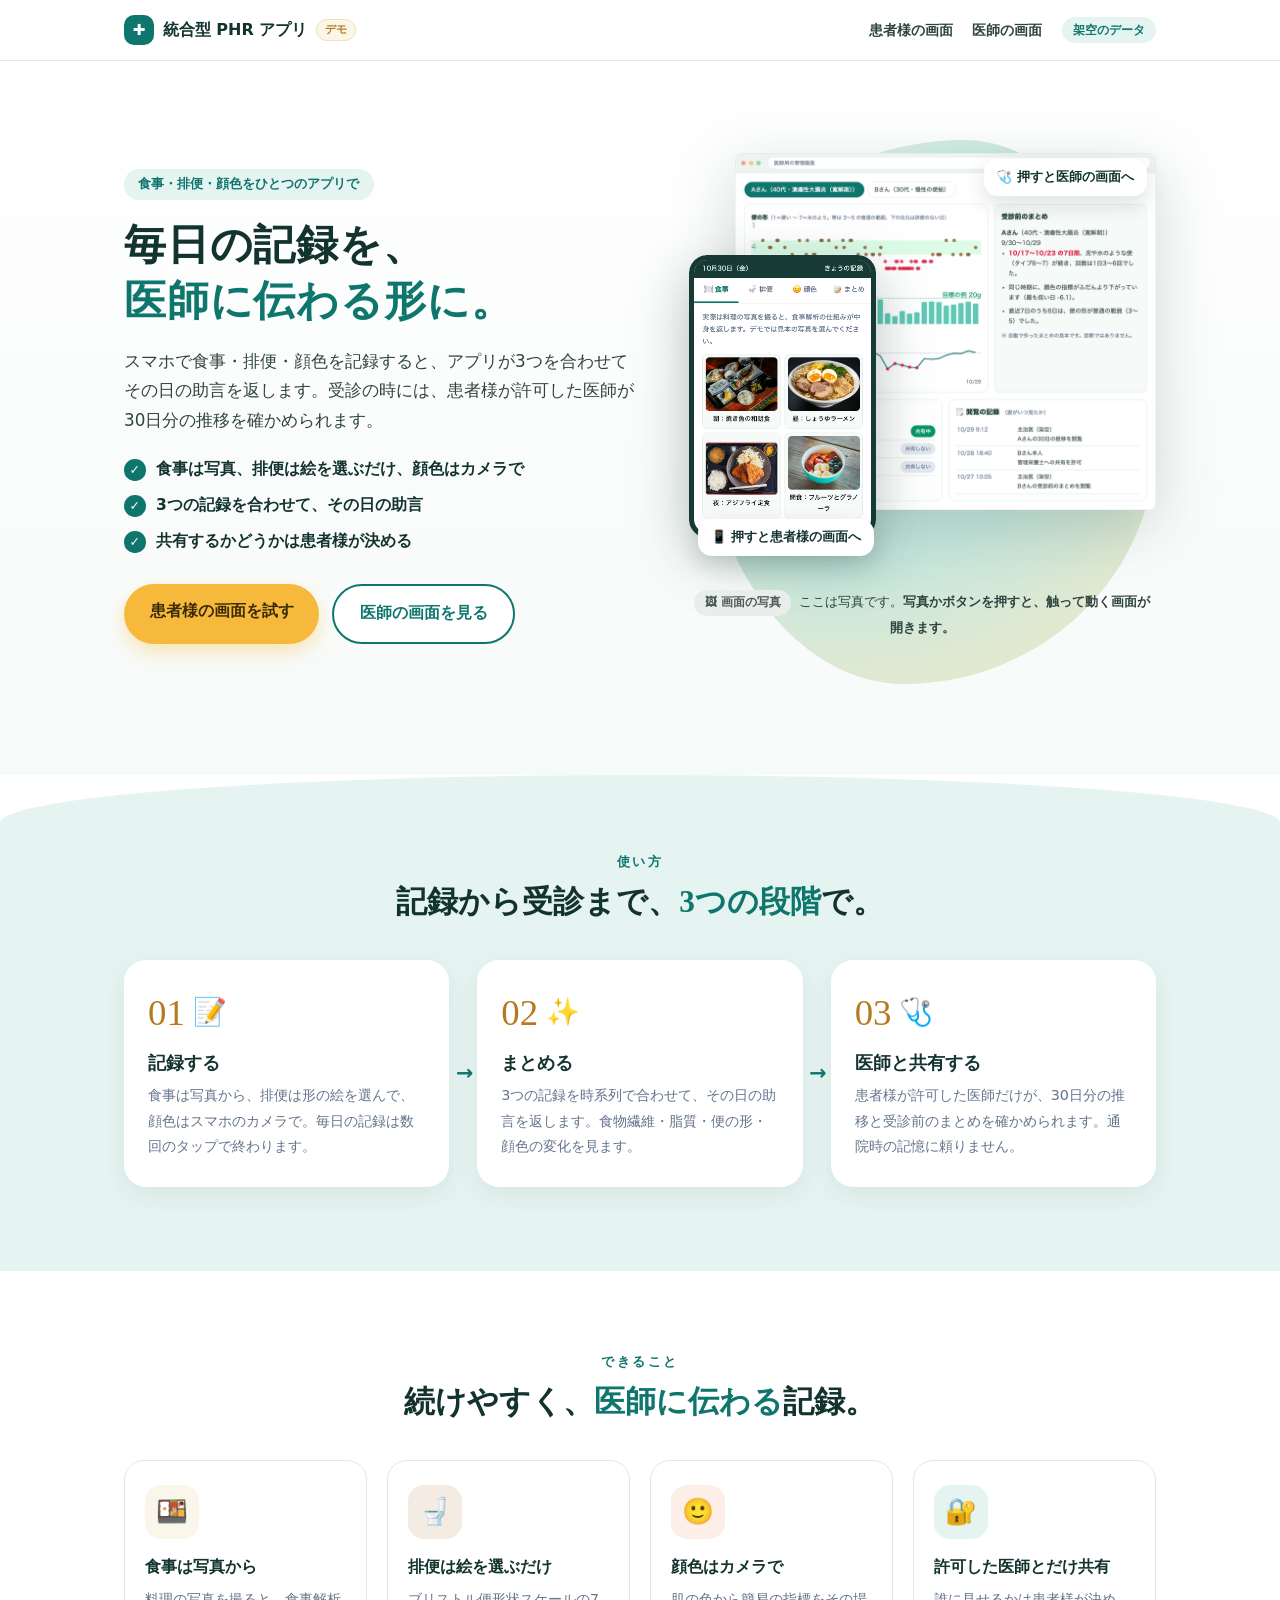
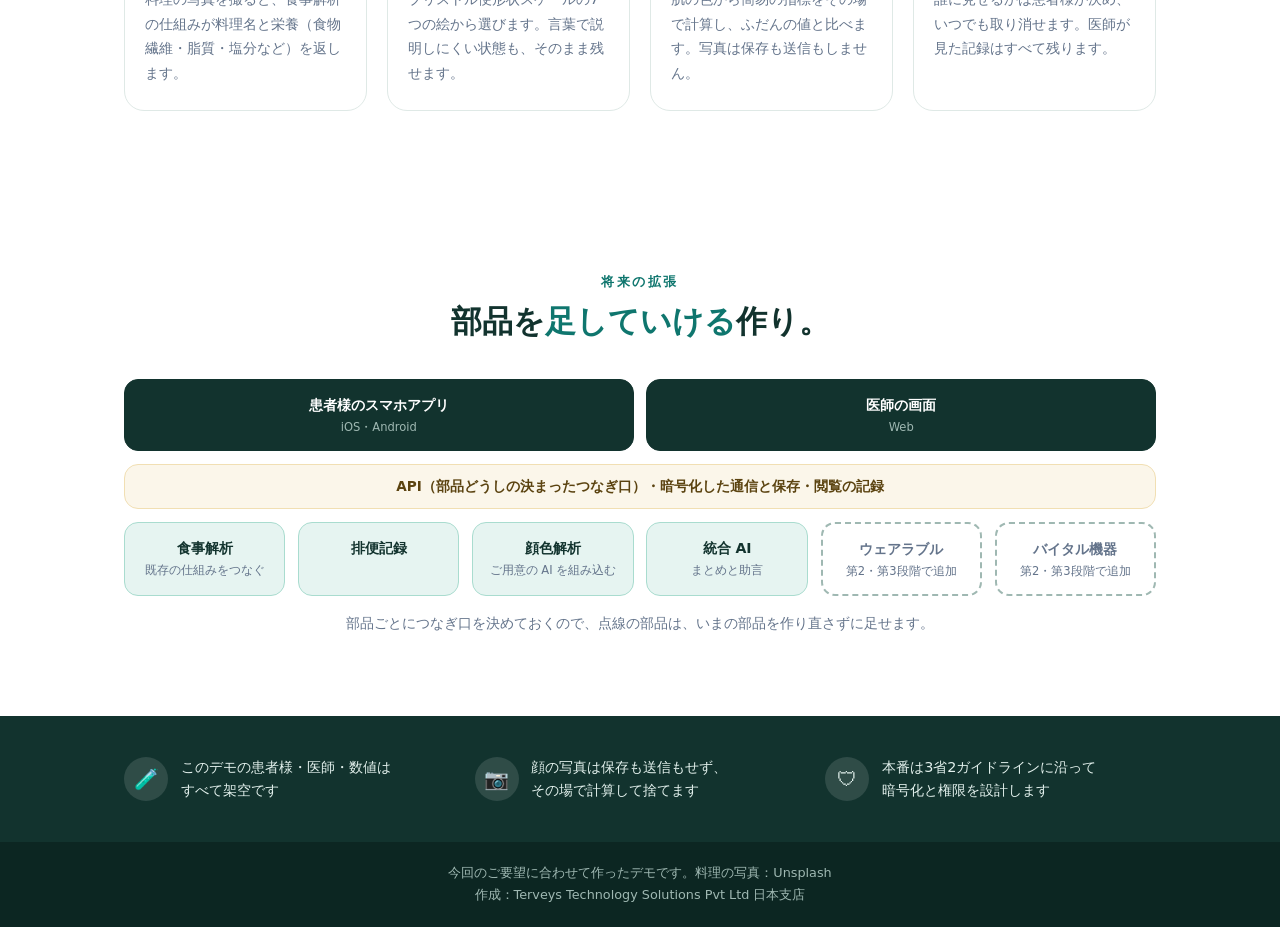
==== commit da7469a4: "ボタンで患者様の画面と医師の画面を別々に開き、触って動く所と見るだけの所に目印を付ける Co-Authored-By: Claude Opus 5.5 <noreply@anthropic.com>" ====
--- a/統合型PHRヘルスケアアプリのデモ/index.html
+++ b/統合型PHRヘルスケアアプリのデモ/index.html
@@ -5,7 +5,7 @@
 <meta name="viewport" content="width=device-width, initial-scale=1">
 <meta name="robots" content="noindex, nofollow">
 <title>統合型PHRヘルスケアアプリのデモ</title>
-<link rel="stylesheet" href="style.css?v=20261030-6">
+<link rel="stylesheet" href="style.css?v=20261030-8">
 </head>
 <body>
 <!-- 発注ナビ 202610280015（統合型PHRヘルスケアアプリの初期開発）向けのデモ。2026-10-30
@@ -14,16 +14,16 @@
      見せ方は Cara Care・ウェルビーのページの組み立てを参考にした（ロゴ・文章・画像・色は写していない） -->
 <div class="topbar">
   <div class="wrap">
-    <span class="brand"><span class="mark">✚</span>統合型 PHR アプリ<small>デモ</small></span>
+    <a class="brand" href="#"><span class="mark">✚</span>統合型 PHR アプリ<small>デモ</small></a>
     <nav class="topnav">
-      <a href="#app">患者様の画面</a>
+      <a href="#patient">患者様の画面</a>
       <a href="#doctor">医師の画面</a>
       <span class="demo-pill">架空のデータ</span>
     </nav>
   </div>
 </div>
 
-<section class="hero">
+<section class="hero home">
   <div class="wrap">
     <div class="hero-text">
       <span class="eyebrow">食事・排便・顔色をひとつのアプリで</span>
@@ -35,14 +35,69 @@
         <li>共有するかどうかは患者様が決める</li>
       </ul>
       <div class="cta">
-        <a class="btn-cta warm" href="#app">患者様の画面を試す</a>
+        <a class="btn-cta warm" href="#patient">患者様の画面を試す</a>
         <a class="btn-cta line" href="#doctor">医師の画面を見る</a>
       </div>
     </div>
 
-    <div class="hero-visual" id="app">
-      <span class="float-chip chip-a">👆 触って試せます</span>
-      <span class="float-chip chip-b">🔐 許可した医師と共有</span>
+    <div class="hero-visual">
+      <div class="pv-stack">
+      <a class="pv pv-doctor" href="#doctor" aria-label="医師の画面を見る"><img src="img/preview_doctor.png" alt="医師用の管理画面の見本"></a>
+      <a class="pv pv-phone" href="#patient" aria-label="患者様の画面を試す"><img src="img/preview_phone.png" alt="患者様のスマホ画面の見本"></a>
+      <span class="float-chip chip-a">📱 押すと患者様の画面へ</span>
+      <span class="float-chip chip-b">🩺 押すと医師の画面へ</span>
+      </div>
+      <p class="pv-caption"><span class="see-badge">🖼 画面の写真</span>ここは写真です。<b>写真かボタンを押すと、触って動く画面が開きます。</b></p>
+    </div>
+  </div>
+</section>
+
+<section class="band home">
+  <div class="wrap">
+    <span class="sec-label">使い方</span>
+    <h2 class="sec-title">記録から受診まで、<em>3つの段階</em>で。</h2>
+    <div class="steps">
+      <div class="step"><span class="n">01</span><span class="ic">📝</span><b>記録する</b><p>食事は写真から、排便は形の絵を選んで、顔色はスマホのカメラで。毎日の記録は数回のタップで終わります。</p></div>
+      <div class="step"><span class="n">02</span><span class="ic">✨</span><b>まとめる</b><p>3つの記録を時系列で合わせて、その日の助言を返します。食物繊維・脂質・便の形・顔色の変化を見ます。</p></div>
+      <div class="step"><span class="n">03</span><span class="ic">🩺</span><b>医師と共有する</b><p>患者様が許可した医師だけが、30日分の推移と受診前のまとめを確かめられます。通院時の記憶に頼りません。</p></div>
+    </div>
+  </div>
+</section>
+
+<section class="features home">
+  <div class="wrap">
+    <span class="sec-label">できること</span>
+    <h2 class="sec-title">続けやすく、<em>医師に伝わる</em>記録。</h2>
+    <div class="feat-grid">
+      <div class="feat"><span class="ic">🍱</span><b>食事は写真から</b><p>料理の写真を撮ると、食事解析の仕組みが料理名と栄養（食物繊維・脂質・塩分など）を返します。</p></div>
+      <div class="feat"><span class="ic">🚽</span><b>排便は絵を選ぶだけ</b><p>ブリストル便形状スケールの7つの絵から選びます。言葉で説明しにくい状態も、そのまま残せます。</p></div>
+      <div class="feat"><span class="ic">🙂</span><b>顔色はカメラで</b><p>肌の色から簡易の指標をその場で計算し、ふだんの値と比べます。写真は保存も送信もしません。</p></div>
+      <div class="feat"><span class="ic">🔐</span><b>許可した医師とだけ共有</b><p>誰に見せるかは患者様が決め、いつでも取り消せます。医師が見た記録はすべて残ります。</p></div>
+    </div>
+  </div>
+</section>
+
+<section class="view patient" id="patient">
+  <div class="wrap">
+    <span class="sec-label">患者様の画面</span>
+    <h2 class="sec-title">毎日の記録を、<em>触って</em>試せます。</h2>
+    <div class="patient-grid">
+      <div class="guide">
+        <b class="guide-title">この順に試してください</b>
+        <ol class="guide-steps">
+          <li><span>1</span><div><b>食事</b>見本の写真を選ぶと、写真を解析して料理名と栄養を返します。</div></li>
+          <li><span>2</span><div><b>排便</b>便の形に近い絵を選びます（ブリストル便形状スケール）。</div></li>
+          <li><span>3</span><div><b>顔色</b>「カメラを使う」か「見本の値で試す」で、顔色の指標を出します。写真は保存も送信もしません。</div></li>
+          <li><span>4</span><div><b>まとめ</b>3つの記録を合わせた、きょうの助言が出ます。</div></li>
+        </ol>
+        <p class="guide-note">記録は、患者様が許可した医師だけが見られます。</p>
+        <div class="view-nav">
+          <a class="btn-cta line" href="#doctor">医師の画面を見る →</a>
+          <a class="back" href="#">← 最初の画面へ</a>
+        </div>
+      </div>
+      <div class="phone-stage">
+        <span class="touch-badge pulse">👆 このスマホの画面は、触って動きます</span>
       <div class="phone">
         <div class="phone-top"><span id="today-label"></span><span>きょうの記録</span></div>
         <nav class="tabs" role="tablist">
@@ -53,7 +108,7 @@
         </nav>
 
         <div class="pane on" id="pane-meal">
-          <p class="hint">実際は料理の写真を撮ると、食事解析の仕組みが中身を返します。デモでは見本の写真を選んでください。</p>
+          <p class="hint">実際は料理の写真を撮ると、食事解析の仕組みが中身を返します。<b>👆 見本の写真を押してください。</b></p>
           <div class="meal-picks" id="meal-picks"></div>
           <div class="result" id="meal-result" hidden></div>
           <ul class="log" id="meal-log"></ul>
@@ -86,44 +141,24 @@
           <p class="note">※ 助言は見本の文です。実際は統合 AI エンジンが記録をまとめて出します。</p>
         </div>
       </div>
-    </div>
-  </div>
-</section>
-
-<section class="band">
-  <div class="wrap">
-    <span class="sec-label">使い方</span>
-    <h2 class="sec-title">記録から受診まで、<em>3つの段階</em>で。</h2>
-    <div class="steps">
-      <div class="step"><span class="n">01</span><span class="ic">📝</span><b>記録する</b><p>食事は写真から、排便は形の絵を選んで、顔色はスマホのカメラで。毎日の記録は数回のタップで終わります。</p></div>
-      <div class="step"><span class="n">02</span><span class="ic">✨</span><b>まとめる</b><p>3つの記録を時系列で合わせて、その日の助言を返します。食物繊維・脂質・便の形・顔色の変化を見ます。</p></div>
-      <div class="step"><span class="n">03</span><span class="ic">🩺</span><b>医師と共有する</b><p>患者様が許可した医師だけが、30日分の推移と受診前のまとめを確かめられます。通院時の記憶に頼りません。</p></div>
-    </div>
-  </div>
-</section>
-
-<section class="features">
-  <div class="wrap">
-    <span class="sec-label">できること</span>
-    <h2 class="sec-title">続けやすく、<em>医師に伝わる</em>記録。</h2>
-    <div class="feat-grid">
-      <div class="feat"><span class="ic">🍱</span><b>食事は写真から</b><p>料理の写真を撮ると、食事解析の仕組みが料理名と栄養（食物繊維・脂質・塩分など）を返します。</p></div>
-      <div class="feat"><span class="ic">🚽</span><b>排便は絵を選ぶだけ</b><p>ブリストル便形状スケールの7つの絵から選びます。言葉で説明しにくい状態も、そのまま残せます。</p></div>
-      <div class="feat"><span class="ic">🙂</span><b>顔色はカメラで</b><p>肌の色から簡易の指標をその場で計算し、ふだんの値と比べます。写真は保存も送信もしません。</p></div>
-      <div class="feat"><span class="ic">🔐</span><b>許可した医師とだけ共有</b><p>誰に見せるかは患者様が決め、いつでも取り消せます。医師が見た記録はすべて残ります。</p></div>
-    </div>
-  </div>
-</section>
-
-<section class="doctor" id="doctor">
+      </div>
+    </div>
+  </div>
+</section>
+
+<section class="view doctor" id="doctor">
   <div class="wrap">
     <span class="sec-label">医療関係者の方へ</span>
     <h2 class="sec-title">受診の前に、<em>30日分の推移</em>をひと目で。</h2>
     <p class="sec-lead">架空の患者様2人の記録です。患者様を切り替えて、便の形・食物繊維・顔色の推移と、受診前のまとめをご覧ください。</p>
+    <div class="legend">
+      <span><span class="touch-badge">👆 押して試せる</span>患者様の切り替え（Aさん・Bさん）と、共有の許可のボタン</span>
+      <span><span class="see-badge">👀 見るだけ</span>グラフ・受診前のまとめ・閲覧の記録</span>
+    </div>
     <div class="browser">
       <div class="browser-bar"><span class="dot"></span><span class="dot"></span><span class="dot"></span><span class="addr">医師用の管理画面</span></div>
       <div class="browser-body">
-        <div class="pt-picks" id="pt-picks"></div>
+        <div class="pt-row"><span class="touch-mini">👆 押して切り替え</span><div class="pt-picks" id="pt-picks"></div></div>
         <div class="doc-grid">
           <div class="chart-box">
             <div class="chart-title">便の形<span>（1＝硬い 〜 7＝水のよう。帯は 3〜5 の普通の範囲、下の白丸は排便のない日）</span></div>
@@ -141,20 +176,24 @@
         </div>
         <div class="trust-grid">
           <div class="trust-box">
-            <h3>🔐 共有の許可<small>（患者様が決めます）</small></h3>
+            <h3>🔐 共有の許可<small>（患者様が決めます）</small><span class="touch-mini">👆 押して試せます</span></h3>
             <ul class="consent" id="consent"></ul>
           </div>
           <div class="trust-box">
-            <h3>🗒 閲覧の記録<small>（誰がいつ見たか）</small></h3>
+            <h3>🗒 閲覧の記録<small>（誰がいつ見たか）</small><span class="see-mini">👀 見るだけ</span></h3>
             <table class="audit"><tbody id="audit"></tbody></table>
           </div>
         </div>
       </div>
     </div>
-  </div>
-</section>
-
-<section class="arch-sec">
+    <div class="view-nav center">
+      <a class="btn-cta warm" href="#patient">患者様の画面を試す</a>
+      <a class="back" href="#">← 最初の画面へ</a>
+    </div>
+  </div>
+</section>
+
+<section class="arch-sec home">
   <div class="wrap">
     <span class="sec-label">将来の拡張</span>
     <h2 class="sec-title">部品を<em>足していける</em>作り。</h2>
@@ -186,6 +225,6 @@
   今回のご要望に合わせて作ったデモです。料理の写真：Unsplash<br>
   作成：Terveys Technology Solutions Pvt Ltd 日本支店
 </footer>
-<script src="app.js?v=20261030-6"></script>
+<script src="app.js?v=20261030-8"></script>
 </body>
 </html>
--- a/統合型PHRヘルスケアアプリのデモ/style.css
+++ b/統合型PHRヘルスケアアプリのデモ/style.css
@@ -37,7 +37,7 @@
 /* 上の帯 */
 .topbar { position: sticky; top: 0; z-index: 20; background: rgba(255, 255, 255, .92); backdrop-filter: blur(8px); -webkit-backdrop-filter: blur(8px); border-bottom: 1px solid var(--border); }
 .topbar .wrap { display: flex; align-items: center; justify-content: space-between; height: 60px; gap: 1rem; }
-.brand { display: flex; align-items: center; gap: .55rem; font-weight: 700; color: var(--primary); white-space: nowrap; }
+.brand { display: flex; align-items: center; gap: .55rem; font-weight: 700; color: var(--primary); white-space: nowrap; text-decoration: none; }
 .brand .mark { width: 30px; height: 30px; border-radius: 10px; background: var(--accent); color: #fff; display: grid; place-items: center; font-size: .95rem; }
 .brand small { font-size: .7rem; font-weight: 700; color: var(--warm-dark); background: var(--sand); border: 1px solid #f1dfb3; border-radius: 999px; padding: 0 .5rem; }
 .topnav { display: flex; align-items: center; gap: 1.2rem; }
@@ -60,16 +60,65 @@
 .btn-cta:hover { transform: translateY(-2px); }
 .btn-cta.warm { background: var(--warm); color: #3b2a05; box-shadow: 0 8px 18px rgba(246, 185, 59, .35); }
 .btn-cta.line { border: 2px solid var(--accent); color: var(--accent); background: #fff; }
-.hero-visual { position: relative; display: flex; justify-content: center; padding: 44px 0; }
+.hero-visual { position: relative; padding: 36px 0 56px; }
 .hero-visual::before {
-  content: ""; position: absolute; left: 4%; right: 2%; top: 6%; bottom: 4%; z-index: 0;
+  content: ""; position: absolute; left: 2%; right: 0; top: 4%; bottom: 2%; z-index: 0;
   background: radial-gradient(circle at 30% 25%, #e3f4ef 0%, #c7e8df 55%, #f7e9c4 100%);
   border-radius: 58% 42% 55% 45% / 45% 55% 45% 55%;
 }
-.hero-visual .phone { position: relative; z-index: 1; }
-.float-chip { position: absolute; z-index: 2; background: #fff; border-radius: 14px; box-shadow: 0 8px 22px rgba(18, 51, 46, .14); padding: .45rem .8rem; font-size: .8rem; font-weight: 700; color: var(--primary); white-space: nowrap; }
-.chip-a { left: 6%; top: 4px; }
-.chip-b { right: 6%; bottom: 4px; }
+.pv-stack { position: relative; padding-bottom: 46px; }
+.pv { position: relative; z-index: 1; display: block; transition: transform .2s; }
+.pv:hover { transform: translateY(-4px); }
+.pv img { display: block; width: 100%; height: auto; }
+.pv-doctor { width: 90%; margin-left: auto; filter: drop-shadow(0 18px 30px rgba(18, 51, 46, .18)); }
+.pv-phone { position: absolute; z-index: 2; left: 0; bottom: 18px; width: 40%; max-width: 210px; filter: drop-shadow(0 18px 28px rgba(18, 51, 46, .3)); }
+.float-chip { position: absolute; z-index: 3; background: #fff; border-radius: 14px; box-shadow: 0 8px 22px rgba(18, 51, 46, .14); padding: .45rem .8rem; font-size: .8rem; font-weight: 700; color: var(--primary); white-space: nowrap; pointer-events: none; }
+.chip-a { left: 2%; bottom: 0; }
+.chip-b { right: 2%; top: 6px; }
+
+/* 患者様の画面・医師の画面（ボタンで切り替える） */
+.view { display: none; }
+body.v-patient .home, body.v-doctor .home { display: none; }
+body.v-patient #patient, body.v-doctor #doctor { display: block; }
+.topnav a.on { color: var(--accent); box-shadow: inset 0 -2px 0 var(--accent); }
+.patient { background: var(--bg); padding: 56px 0 80px; }
+.patient-grid { display: grid; grid-template-columns: 1fr 400px; gap: 48px; align-items: start; }
+.guide { background: #fff; border: 1px solid var(--border); border-radius: 20px; padding: 26px 26px 22px; box-shadow: 0 8px 24px rgba(18, 51, 46, .06); }
+.guide-title { display: block; font-size: 1.05rem; color: var(--primary); margin-bottom: .4rem; }
+.guide-steps { list-style: none; }
+.guide-steps li { display: flex; gap: .9rem; padding: .8rem 0; border-bottom: 1px dashed var(--border); font-size: .92rem; }
+.guide-steps li > span { flex: none; width: 30px; height: 30px; border-radius: 50%; background: var(--accent); color: #fff; display: grid; place-items: center; font-weight: 700; font-size: .9rem; }
+.guide-steps b { display: block; color: var(--primary); }
+.guide-note { margin-top: .9rem; font-size: .85rem; color: var(--text-light); }
+.view-nav { display: flex; flex-wrap: wrap; gap: 1rem 1.4rem; align-items: center; margin-top: 1.4rem; }
+.view-nav.center { justify-content: center; margin-top: 2.2rem; }
+.back { color: var(--text-light); text-decoration: none; font-weight: 700; font-size: .92rem; }
+.back:hover { color: var(--accent); }
+.phone-stage { position: relative; display: flex; justify-content: center; padding: 10px 0; }
+.phone-stage::before {
+  content: ""; position: absolute; left: -6%; right: -6%; top: 4%; bottom: 0; z-index: 0;
+  background: radial-gradient(circle at 30% 25%, #e3f4ef 0%, #c7e8df 55%, #f7e9c4 100%);
+  border-radius: 58% 42% 55% 45% / 45% 55% 45% 55%;
+}
+.phone-stage .phone { position: relative; z-index: 1; }
+
+/* 触って動く所と見るだけの所の目印 */
+.touch-badge, .see-badge { display: inline-flex; align-items: center; gap: .3rem; font-weight: 700; font-size: .82rem; border-radius: 999px; padding: .28rem .85rem; white-space: nowrap; }
+.touch-badge { background: var(--warm); color: #3b2a05; box-shadow: 0 6px 14px rgba(246, 185, 59, .35); }
+.see-badge { background: #e9eeed; color: #4b5d59; }
+.touch-badge.pulse { position: relative; z-index: 2; margin-bottom: 14px; animation: pulse 1.8s ease-in-out infinite; }
+@keyframes pulse { 0%, 100% { box-shadow: 0 0 0 0 rgba(246, 185, 59, .55); } 50% { box-shadow: 0 0 0 10px rgba(246, 185, 59, 0); } }
+.touch-mini, .see-mini { font-size: .72rem; font-weight: 700; border-radius: 999px; padding: .05rem .55rem; white-space: nowrap; }
+.touch-mini { background: #fdf0cf; color: #7a5410; border: 1px solid #f3d58a; }
+.see-mini { background: #eef2f1; color: #64748b; }
+h3 .touch-mini, h3 .see-mini { margin-left: auto; }
+.pt-row { display: flex; flex-wrap: wrap; align-items: center; gap: .6rem; margin-bottom: 1rem; }
+.pt-row .pt-picks { margin-bottom: 0; }
+.legend { display: flex; flex-wrap: wrap; justify-content: center; gap: .6rem 1.6rem; margin: -0.6rem auto 1.2rem; font-size: .88rem; }
+.legend > span { display: inline-flex; align-items: center; gap: .55rem; }
+.pv-caption { position: relative; z-index: 3; text-align: center; font-size: .84rem; color: var(--text); margin-top: 34px; }
+.pv-caption .see-badge { margin-right: .5rem; font-size: .75rem; padding: .15rem .65rem; }
+.phone-stage { flex-direction: column; align-items: center; }
 
 /* 見出しの共通 */
 .sec-label { display: block; text-align: center; font-size: .8rem; letter-spacing: .2em; color: var(--accent); font-weight: 700; margin-bottom: .35rem; }
@@ -92,8 +141,7 @@
 /* できること */
 .features { padding: 80px 0; }
 .feat-grid { display: grid; grid-template-columns: repeat(4, 1fr); gap: 20px; }
-.feat { border: 1px solid var(--border); border-radius: 20px; padding: 24px 20px; background: #fff; transition: box-shadow .2s, transform .2s; }
-.feat:hover { box-shadow: 0 10px 26px rgba(18, 51, 46, .08); transform: translateY(-3px); }
+.feat { border: 1px solid var(--border); border-radius: 20px; padding: 24px 20px; background: #fff; }
 .feat .ic { width: 54px; height: 54px; border-radius: 16px; display: grid; place-items: center; font-size: 1.6rem; background: var(--sand); margin-bottom: .9rem; }
 .feat:nth-child(2) .ic { background: #f4ebe2; }
 .feat:nth-child(3) .ic { background: #fdeee8; }
@@ -223,6 +271,9 @@
   .feat-grid { grid-template-columns: 1fr 1fr; }
   .doc-grid, .trust-grid { grid-template-columns: 1fr; }
   .arch-row.mods { grid-template-columns: repeat(3, 1fr); }
+  .hero-visual { max-width: 560px; margin: 0 auto; width: 100%; }
+  .patient-grid { grid-template-columns: 1fr; gap: 28px; }
+  .phone-stage { order: -1; }
   .trust-items { grid-template-columns: 1fr; }
 }
 @media (max-width: 560px) {
@@ -237,6 +288,6 @@
   .browser-body { padding: 12px; }
   .phone { border-width: 7px; border-radius: 28px; }
   .float-chip { font-size: .72rem; }
-  .chip-a { left: 4px; }
-  .chip-b { right: 4px; }
-}
+  .patient { padding: 36px 0 56px; }
+  .phone-stage::before { left: 0; right: 0; }
+}
